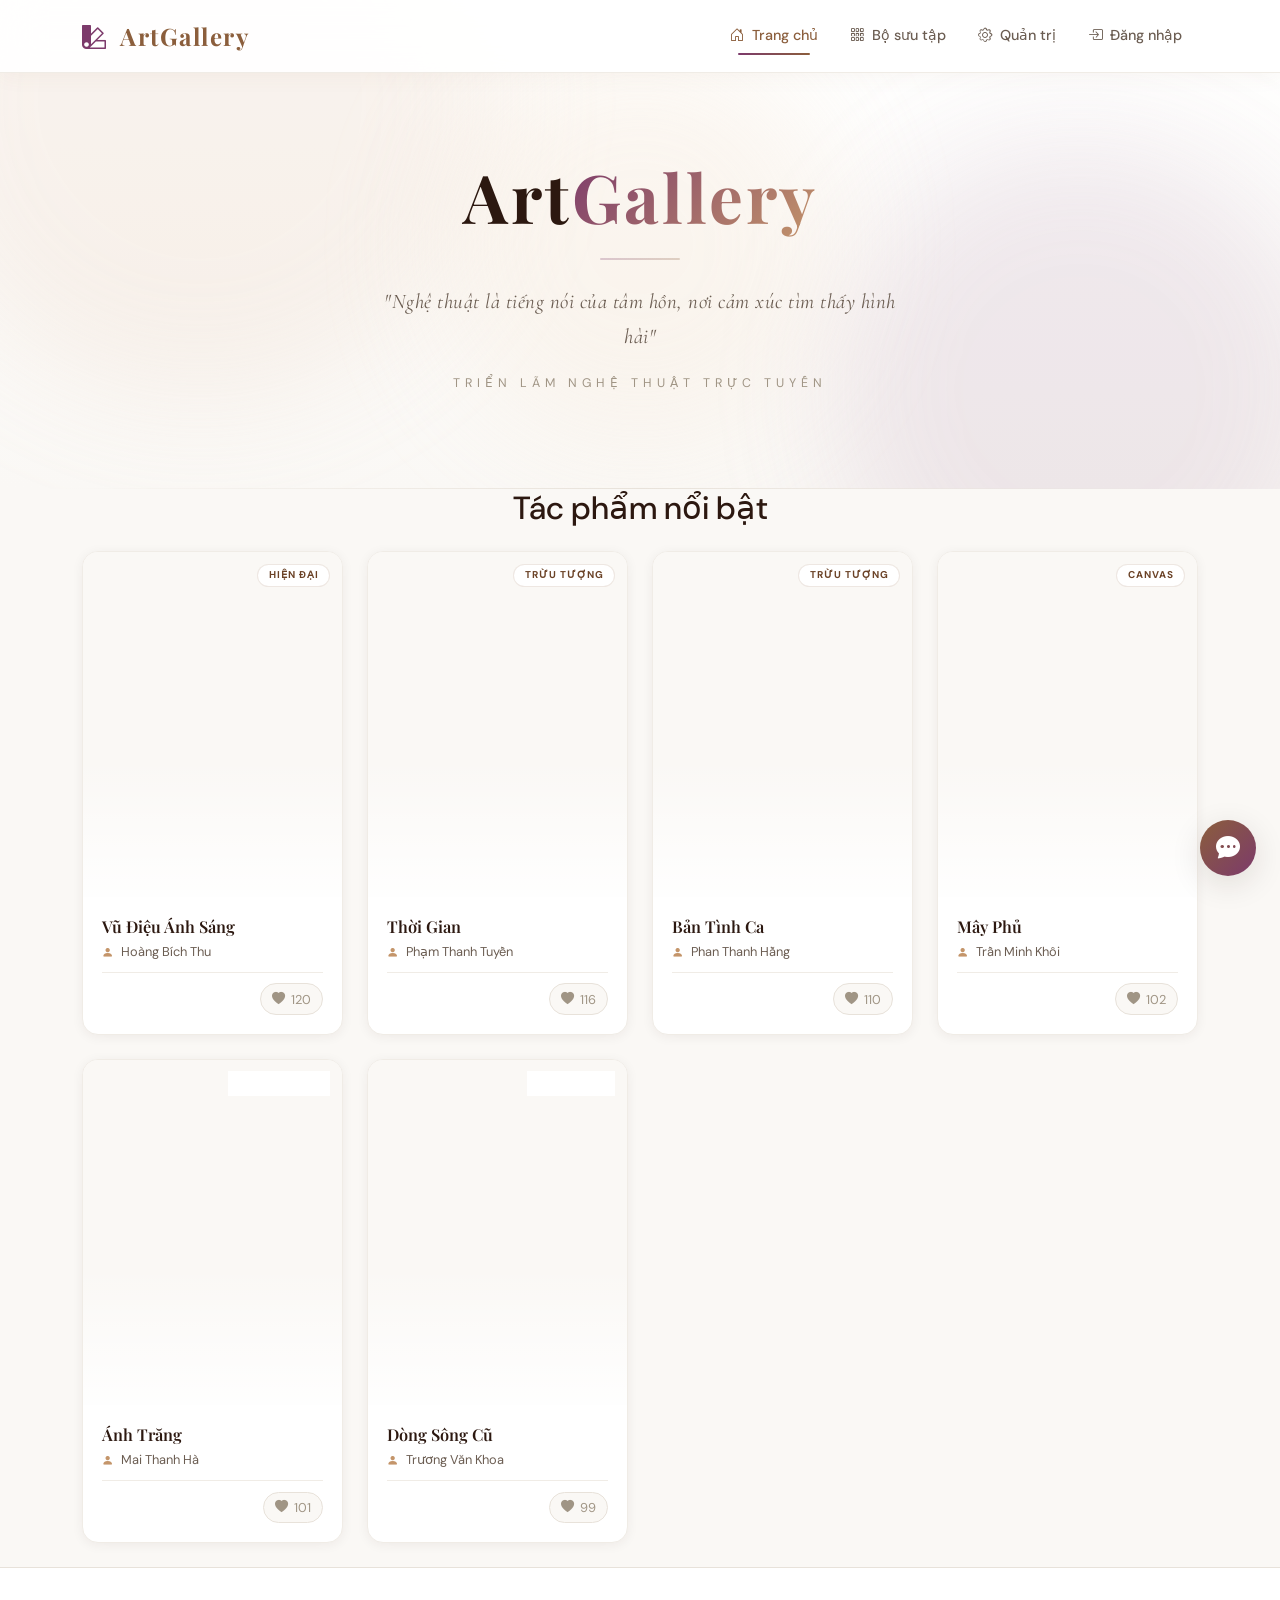
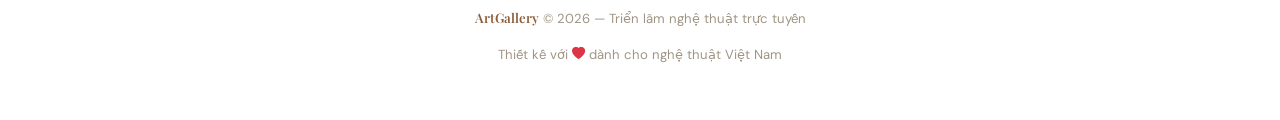
==== index.html @ a5ce6dc1 "update" ====
<!DOCTYPE html>
<html lang="vi">

<head>
    <meta charset="UTF-8">
    <meta name="viewport" content="width=device-width, initial-scale=1.0">
    <meta name="description"
        content="ArtGallery — Triển lãm nghệ thuật trực tuyến. Khám phá những tác phẩm nghệ thuật tuyệt đẹp từ các nghệ sĩ Việt Nam.">
    <title>ArtGallery — Triển Lãm Nghệ Thuật Trực Tuyến</title>

    <!-- Bootstrap 5 CSS -->
    <link href="https://cdn.jsdelivr.net/npm/bootstrap@5.3.3/dist/css/bootstrap.min.css" rel="stylesheet">
    <!-- Bootstrap Icons -->
    <link href="https://cdn.jsdelivr.net/npm/bootstrap-icons@1.11.3/font/bootstrap-icons.css" rel="stylesheet">
    <!-- Google Fonts -->
    <link rel="preconnect" href="https://fonts.googleapis.com">
    <link rel="preconnect" href="https://fonts.gstatic.com" crossorigin>
    <link
        href="https://fonts.googleapis.com/css2?family=Playfair+Display:ital,wght@0,400;0,500;0,600;0,700;1,400&family=DM+Sans:wght@300;400;500;600;700&family=Cormorant+Garamond:ital,wght@0,400;0,600;1,400&display=swap"
        rel="stylesheet">
    <!-- Custom CSS -->
    <link rel="stylesheet" href="css/style.css">
</head>

<body class="gallery-page">

    <!-- ═══ Navbar ═══ -->
    <nav class="navbar navbar-expand-lg gallery-navbar fixed-top" id="gallery-nav">
        <div class="container">
            <a class="navbar-brand" href="index.html">
                <i class="bi bi-palette2"></i> ArtGallery
            </a>
            <button class="navbar-toggler border-0" type="button" data-bs-toggle="collapse" data-bs-target="#navMenu" title="Toggle navigation menu">
                <span class="navbar-toggler-icon"></span>
            </button>
            <div class="collapse navbar-collapse" id="navMenu">
                <ul class="navbar-nav ms-auto">
                    <li class="nav-item">
                        <a class="nav-link active" href="index.html">
                            <i class="bi bi-house-door me-1"></i> Trang chủ
                        </a>
                    </li>
                    <li class="nav-item">
                        <a class="nav-link" href="#gallery-panel" onclick="showGalleryPanel()">
                            <i class="bi bi-grid-3x3-gap me-1"></i> Bộ sưu tập
                        </a>
                    </li>
                    <li class="nav-item">
                        <a class="nav-link" href="admin.html">
                            <i class="bi bi-gear me-1"></i> Quản trị
                        </a>
                    </li>
                    <li class="nav-item dropdown" id="user-menu">
                        <a class="nav-link dropdown-toggle" href="#" id="userDropdown" role="button" data-bs-toggle="dropdown" aria-expanded="false">
                            <i class="bi bi-person-circle me-1"></i>
                            <span id="user-display-name">User</span>
                        </a>
                        <ul class="dropdown-menu dropdown-menu-end" aria-labelledby="userDropdown">
                            <li><span class="dropdown-header" id="user-email-display">user@example.com</span></li>
                            <li><hr class="dropdown-divider"></li>
                            <li><a class="dropdown-item" href="#" onclick="logoutUser()"><i class="bi bi-box-arrow-right me-2"></i>Đăng xuất</a></li>
                        </ul>
                    </li>
                    <li class="nav-item" id="login-link">
                        <a class="nav-link" href="login.html">
                            <i class="bi bi-box-arrow-in-right me-1"></i> Đăng nhập
                        </a>
                    </li>
                </ul>
            </div>
        </div>
    </nav>

    <!-- ═══ Hero Section ═══ -->
    <section class="hero-section text-center">
        <!-- Animated Background Blobs -->
        <div class="hero-bg-blobs">
            <div class="blob blob-1"></div>
            <div class="blob blob-2"></div>
            <div class="blob blob-3"></div>
        </div>

        <div class="container position-relative z-1">
            <h1 class="hero-title">
                Art<span class="gold-accent">Gallery</span>
            </h1>
            <hr class="hero-divider">
            <p class="hero-tagline">
                "Nghệ thuật là tiếng nói của tâm hồn, nơi cảm xúc tìm thấy hình hài"
            </p>
            <p class="hero-subtitle">Triển lãm nghệ thuật trực tuyến</p>
        </div>
    </section>

    <!-- ═══ Featured Section ═══ -->
    <section class="featured-section">
        <div class="container">
            <div class="text-center mb-4">
                <h2 class="mb-4">Tác phẩm nổi bật</h2>
            </div>
            <div class="row" id="featured-grid"></div>
        </div>
    </section>

    <section class="gallery-section d-none" id="gallery-panel">
        <div class="container">
            <div class="d-flex flex-column flex-md-row justify-content-between align-items-start gap-3 mb-4">
                <div>
                    <p class="section-label">Bộ sưu tập</p>
                    <h2 class="mb-2">Khám phá mọi tác phẩm</h2>
                    <p class="text-muted gallery-intro">Tìm kiếm, lọc và chiêm ngưỡng bộ sưu tập nghệ thuật đa dạng từ nhiều phong cách.</p>
                </div>
                <div class="search-section flex-grow-1">
                    <div class="search-wrapper">
                        <i class="bi bi-search search-icon"></i>
                        <input type="text" class="search-input" id="search-input"
                            placeholder="Tìm kiếm theo tên tác phẩm, nghệ sĩ hoặc phong cách...">
                        <button class="search-clear" id="search-clear" title="Xóa tìm kiếm">
                            <i class="bi bi-x-lg"></i>
                        </button>
                    </div>
                    <div class="search-results-info" id="search-results-info"></div>
                </div>
            </div>

            <div class="filter-section mb-4">
                <p class="section-label">Lọc theo phong cách</p>
                <div id="filter-bar">
                    <button class="filter-btn active" data-style="all">Tất cả</button>
                    <button class="filter-btn" data-style="Sơn dầu">Sơn dầu</button>
                    <button class="filter-btn" data-style="Màu nước">Màu nước</button>
                    <button class="filter-btn" data-style="Trừu tượng">Trừu tượng</button>
                    <button class="filter-btn" data-style="Canvas">Canvas</button>
                    <button class="filter-btn" data-style="Hiện đại">Hiện đại</button>
                </div>
            </div>

            <div class="row" id="gallery-grid">
                <!-- Artworks will be rendered here by main.js -->
            </div>
        </div>
    </section>

    <!-- ═══ Error Banner ═══ -->
    <div class="container">
        <div class="error-banner" id="error-banner" role="alert">
            <i class="bi bi-exclamation-triangle-fill me-2"></i>
            <span>Đã xảy ra lỗi.</span>
        </div>
    </div>

    <!-- ═══ Loading Spinner ═══ -->
    <div class="gallery-loading" id="loading-spinner">
        <div class="spinner-border" role="status">
            <span class="visually-hidden">Đang tải...</span>
        </div>
        <p>Đang tải tác phẩm nghệ thuật...</p>
    </div>

    <!-- ═══ Footer ═══ -->
    <footer class="gallery-footer">
        <div class="container">
            <p>
                <span class="gold-text">ArtGallery</span> &copy; 2026 — Triển lãm nghệ thuật trực tuyến
            </p>
            <p class="mt-1">Thiết kế với <i class="bi bi-heart-fill text-danger"></i> dành cho nghệ thuật Việt Nam</p>
        </div>
    </footer>

    <!-- ═══ Artwork Detail Modal ═══ -->
    <div class="modal fade" id="artworkModal" tabindex="-1" aria-labelledby="artworkModalLabel" aria-hidden="true">
        <div class="modal-dialog modal-dialog-centered modal-lg">
            <div class="modal-content artwork-modal-content">
                <div class="modal-header border-0">
                    <button type="button" class="btn-close" data-bs-dismiss="modal" aria-label="Close"></button>
                </div>
                <div class="modal-body">
                    <div class="row">
                        <div class="col-md-6 text-center mb-4 mb-md-0">
                            <img src="" id="modal-img" class="img-fluid rounded shadow-sm" alt="Artwork">
                        </div>
                        <div class="col-md-6 d-flex flex-column justify-content-center">
                            <span class="style-badge position-static d-inline-block mb-2 modal-style-badge"
                                id="modal-style">Style</span>
                            <h3 class="modal-title mb-1" id="modal-title">Title</h3>
                            <p class="text-muted mb-3"><i class="bi bi-person-fill"></i> <span
                                    id="modal-artist">Artist</span></p>

                            <h6 class="text-uppercase text-gold mb-2 modal-story-label">
                                Tiểu sử tác giả</h6>
                            <p class="modal-story" id="modal-bio">Author biography goes here...</p>

                            <h6 class="text-uppercase text-gold mb-2 modal-story-label">
                                Cốt truyện</h6>
                            <p class="modal-story" id="modal-story">Story goes here...</p>

                            <div class="mt-auto pt-3 border-top d-flex justify-content-between align-items-center">
                                <span class="text-muted"><i class="bi bi-heart-fill text-danger me-1"></i> <span
                                        id="modal-likes">0</span> lượt thích</span>
                            </div>
                        </div>
                    </div>
                </div>
            </div>
        </div>
    </div>

    <!-- ═══ Chatbot Widget ═══ -->
    <div class="chatbot-widget" id="chatbot-widget">
        <button class="chatbot-toggler" id="chatbot-toggler" title="Open chat with ArtBot">
            <i class="bi bi-chat-dots-fill"></i>
        </button>
        <div class="chatbot-window" id="chatbot-window">
            <div class="chatbot-header">
                <h6><i class="bi bi-robot"></i> ArtBot</h6>
                <button class="chatbot-close" id="chatbot-close" title="Close chat"><i class="bi bi-x-lg"></i></button>
            </div>
            <div class="chatbot-body" id="chatbot-body">
                <div class="chat-msg bot-msg">Xin chào! Tôi là ArtBot. Tôi có thể giúp bạn tìm kiếm tác phẩm hay có câu
                    hỏi nào không?</div>
            </div>
            <div class="chatbot-footer">
                <input type="text" id="chatbot-input" placeholder="Nhập tin nhắn...">
                <button id="chatbot-send" title="Send message"><i class="bi bi-send-fill"></i></button>
            </div>
        </div>
    </div>

    <!-- ═══ Scripts ═══ -->
    <!-- Bootstrap 5 JS Bundle -->
    <script src="https://cdn.jsdelivr.net/npm/bootstrap@5.3.3/dist/js/bootstrap.bundle.min.js"></script>
    <!-- jQuery (ONLY for like button animation) -->
    <script src="https://code.jquery.com/jquery-3.7.1.min.js"></script>
    <!-- Auth Scripts -->
    <script src="js/auth.js"></script>
    <!-- App Scripts -->
    <script src="js/utils.js"></script>
    <script src="js/api.js"></script>
    <script src="js/main.js"></script>
    <!-- User Authentication UI -->
    <script>
        function updateUserUI() {
            const userMenu = document.getElementById('user-menu');
            const loginLink = document.getElementById('login-link');
            
            if (auth.isUserLoggedIn()) {
                const user = auth.getCurrentUser();
                document.getElementById('user-display-name').textContent = user.fullName || user.email;
                document.getElementById('user-email-display').textContent = user.email;
                userMenu.classList.add('show-user-menu');
                loginLink.classList.add('hide-login');
            } else {
                userMenu.classList.remove('show-user-menu');
                loginLink.classList.remove('hide-login');
            }
        }

        function logoutUser() {
            auth.logoutUser();
            location.reload();
        }

        // Update UI on page load
        window.addEventListener('load', updateUserUI);
    </script>
    <!-- User Menu CSS -->
    <style>
        #user-menu {
            display: none;
        }
        #user-menu.show-user-menu {
            display: block;
        }
        #login-link.hide-login {
            display: none;
        }
    </style>
</body>

</html>
---- css/style.css ----
/* ═══════════════════════════════════════════════
   ArtGallery — Elegant Light Theme
   Warm cream gallery + Clean admin dashboard
   ═══════════════════════════════════════════════ */

@import url('https://fonts.googleapis.com/css2?family=Playfair+Display:ital,wght@0,400;0,500;0,600;0,700;1,400&family=DM+Sans:wght@300;400;500;600;700&family=Cormorant+Garamond:ital,wght@0,400;0,500;0,600;1,400&display=swap');

:root {
    /* Gallery (Light Elegant) */
    --gallery-bg: #faf8f5;
    --gallery-surface: #ffffff;
    --gallery-card: #ffffff;
    --gallery-border: #e8e2da;
    --gallery-border-light: #f0ece6;
    --accent: #8b5e3c;
    --accent-light: #c4956a;
    --accent-dark: #6b4226;
    --accent-bg: rgba(139,94,60,0.06);
    --plum: #7c3a6b;
    --plum-light: #a85d94;
    --text-primary: #2c1810;
    --text-secondary: #6b5d52;
    --text-muted: #a09585;

    /* Admin */
    --admin-bg: #f0f2f5;
    --admin-surface: #ffffff;
    --admin-sidebar: #1e1b2e;
    --admin-sidebar-hover: #2d2945;
    --admin-accent: #7c3aed;
    --admin-accent-light: #a78bfa;
    --admin-text: #1e1b2e;
    --admin-text-muted: #6b7280;

    /* Shared */
    --danger: #dc2626;
    --success: #16a34a;
    --warning: #d97706;
    --transition: 0.3s cubic-bezier(0.4, 0, 0.2, 1);
    --radius: 16px;
    --shadow-sm: 0 1px 3px rgba(44,24,16,0.06);
    --shadow-md: 0 4px 16px rgba(44,24,16,0.08);
    --shadow-lg: 0 8px 32px rgba(44,24,16,0.12);
    --shadow-card: 0 2px 12px rgba(44,24,16,0.06);
}

*{margin:0;padding:0;box-sizing:border-box}

/* ═══ PUBLIC GALLERY ═══ */

body.gallery-page {
    background: var(--gallery-bg);
    color: var(--text-primary);
    font-family: 'DM Sans', sans-serif;
    overflow-x: hidden;
    min-height: 100vh;
}

/* ── Navbar ── */
.gallery-navbar {
    background: rgba(255,255,255,0.92) !important;
    -webkit-backdrop-filter: blur(20px) saturate(1.2);
    backdrop-filter: blur(20px) saturate(1.2);
    border-bottom: 1px solid var(--gallery-border-light);
    box-shadow: 0 4px 20px rgba(139,94,60,0.05);
    padding: .8rem 0;
    transition: var(--transition);
}
.gallery-navbar .navbar-brand {
    font-family: 'Playfair Display', serif;
    font-weight: 700; font-size: 1.5rem;
    color: var(--accent) !important;
    letter-spacing: 1.5px;
}
.gallery-navbar .navbar-brand i { color: var(--plum); margin-right: .4rem; }
.gallery-navbar .nav-link {
    color: var(--text-secondary) !important;
    font-weight: 500; padding: .5rem 1rem !important;
    transition: var(--transition); position: relative; font-size: .9rem;
}
.gallery-navbar .nav-link:hover,
.gallery-navbar .nav-link.active { color: var(--accent) !important; }
.gallery-navbar .nav-link::after {
    content:''; position:absolute; bottom:0; left:50%; width:0; height:2px;
    background: linear-gradient(90deg, var(--plum), var(--accent));
    transition: var(--transition); transform: translateX(-50%); border-radius: 2px;
}
.gallery-navbar .nav-link:hover::after,
.gallery-navbar .nav-link.active::after { width:60%; }

/* ── Hero ── */
.hero-section {
    position: relative; padding: 160px 0 80px; text-align: center; overflow: hidden;
    background: linear-gradient(180deg, #fff 0%, var(--gallery-bg) 100%);
}
.hero-bg-blobs {
    position: absolute; inset: 0; overflow: hidden; pointer-events: none; z-index: 0;
}
.hero-bg-blobs .blob {
    position: absolute; border-radius: 50%; filter: blur(60px);
    opacity: 0.6; animation: floatBlob 20s infinite alternate ease-in-out;
}
.hero-bg-blobs .blob-1 {
    width: 600px; height: 600px; background: rgba(230, 204, 185, 0.4);
    top: -200px; left: -100px; animation-delay: 0s;
}
.hero-bg-blobs .blob-2 {
    width: 500px; height: 500px; background: rgba(189, 161, 184, 0.35);
    bottom: -150px; right: -50px; animation-delay: -5s;
}
.hero-bg-blobs .blob-3 {
    width: 400px; height: 400px; background: rgba(245, 230, 211, 0.5);
    top: 50%; left: 50%; transform: translate(-50%, -50%); animation-delay: -10s;
}
@keyframes floatBlob {
    0% { transform: translate(0, 0) scale(1); }
    33% { transform: translate(30px, -50px) scale(1.1); }
    66% { transform: translate(-40px, 30px) scale(0.9); }
    100% { transform: translate(20px, 20px) scale(1); }
}
.hero-section::after {
    content:''; position:absolute; bottom:0; left:0; right:0; height:1px;
    background: linear-gradient(90deg, transparent 5%, var(--gallery-border) 50%, transparent 95%);
}
.hero-title {
    font-family: 'Playfair Display', serif; font-size: 4.2rem; font-weight: 700;
    color: var(--text-primary); margin-bottom: .5rem; letter-spacing: 3px;
    line-height: 1.1;
}
.hero-title .gold-accent {
    background: linear-gradient(135deg, var(--plum), var(--accent-light));
    -webkit-background-clip: text; -webkit-text-fill-color: transparent; background-clip: text;
}
.hero-divider {
    width: 80px; height: 2px; border: none; margin: 1.5rem auto;
    background: linear-gradient(90deg, var(--plum), var(--accent));
    border-radius: 2px;
}
.hero-tagline {
    font-family: 'Cormorant Garamond', serif; font-size: 1.3rem;
    color: var(--text-secondary); font-style: italic; letter-spacing: .5px;
    max-width: 520px; margin: 0 auto; line-height: 1.7;
}
.hero-subtitle {
    font-size: .78rem; color: var(--text-muted); margin-top: 1.2rem;
    letter-spacing: 5px; text-transform: uppercase;
}

/* ── Search Bar ── */
.search-section { padding: 1.5rem 0 0; }
.search-wrapper {
    position: relative; max-width: 500px; margin: 0 auto;
}
.search-wrapper i.search-icon {
    position: absolute; left: 18px; top: 50%; transform: translateY(-50%);
    color: var(--text-muted); font-size: 1rem; transition: var(--transition);
    pointer-events: none;
}
.search-wrapper .search-input {
    width: 100%; padding: 1rem 1.5rem 1rem 3.2rem;
    background: rgba(255,255,255,0.85);
    -webkit-backdrop-filter: blur(12px);
    backdrop-filter: blur(12px);
    border: 1.5px solid rgba(255,255,255,0.6);
    border-radius: 50px; color: var(--text-primary); font-family: 'DM Sans', sans-serif;
    font-size: .95rem; outline: none; transition: var(--transition);
    box-shadow: 0 8px 32px rgba(139,94,60,0.08);
}
.search-wrapper .search-input::placeholder { color: var(--text-muted); }
.search-wrapper .search-input:focus {
    background: #ffffff; border-color: var(--accent-light);
    box-shadow: 0 12px 40px rgba(139,94,60,0.15);
    transform: translateY(-2px);
}
.search-wrapper .search-input:focus ~ i.search-icon { color: var(--accent); }
.search-wrapper .search-clear {
    position: absolute; right: 14px; top: 50%; transform: translateY(-50%);
    background: none; border: none; color: var(--text-muted); font-size: .9rem;
    cursor: pointer; display: none; transition: var(--transition);
}


.search-wrapper .search-clear:hover { color: var(--accent); }
.search-results-info {
    text-align: center; margin-top: .7rem; font-size: .8rem;
    color: var(--text-muted); letter-spacing: .5px; min-height: 1.2em;
}
.search-results-info .highlight { color: var(--accent); font-weight: 600; }

/* ── Filter Bar ── */
.filter-section {
    padding: 1.2rem 0 1.5rem; border-bottom: 1px solid var(--gallery-border-light);
    margin-bottom: 1.5rem;
}
.filter-section .section-label {
    font-family: 'Playfair Display', serif; color: var(--accent);
    font-size: .72rem; letter-spacing: 4px; text-transform: uppercase; margin-bottom: .7rem;
}
.filter-btn {
    background: rgba(255,255,255,0.7);
    -webkit-backdrop-filter: blur(5px);
    backdrop-filter: blur(5px);
    border: 1.5px solid var(--gallery-border-light);
    color: var(--text-secondary); padding: .5rem 1.25rem; border-radius: 30px;
    font-family: 'DM Sans', sans-serif; font-size: .85rem; font-weight: 500;
    cursor: pointer; transition: all 0.3s cubic-bezier(0.25, 0.8, 0.25, 1);
    margin: .25rem; box-shadow: 0 2px 10px rgba(0,0,0,0.02);
}
.filter-btn:hover {
    border-color: var(--accent-light); color: var(--accent);
    background: #ffffff; box-shadow: 0 6px 20px rgba(139,94,60,0.1);
    transform: translateY(-2px);
}
.filter-btn.active {
    background: linear-gradient(135deg, var(--accent), var(--plum));
    border-color: transparent; color: #fff; font-weight: 600;
    box-shadow: 0 8px 24px rgba(139,94,60,0.3);
    transform: translateY(-2px);
}

/* ── Gallery Grid ── */
.gallery-section { padding: 1.5rem 0 4rem; }
.fade-transition { opacity: 0; transition: opacity .3s ease; }

/* ── Cards ── */
.artwork-card-wrapper {
    opacity: 0; transform: translateY(20px);
    transition: opacity .5s ease, transform .5s ease;
}
.artwork-card-wrapper.visible { opacity: 1; transform: translateY(0); }

.artwork-card {
    background: var(--gallery-card);
    border: 1px solid var(--gallery-border-light);
    border-radius: var(--radius); overflow: hidden;
    transition: transform var(--transition), box-shadow var(--transition), border-color var(--transition);
    box-shadow: var(--shadow-card);
}
.artwork-card:hover {
    transform: translateY(-8px);
    box-shadow: 0 12px 40px rgba(44,24,16,0.12);
    border-color: var(--accent-light);
}
.card-img-wrapper {
    position: relative; overflow: hidden; aspect-ratio: 3/4;
    background: var(--gallery-bg);
}
.card-img-wrapper img {
    width: 100%; height: 100%; object-fit: cover;
    transition: transform .6s cubic-bezier(.25,.46,.45,.94);
}
.artwork-card:hover .card-img-wrapper img { transform: scale(1.06); }
.card-img-overlay-gradient {
    position: absolute; bottom: 0; left: 0; right: 0; height: 40%;
    background: linear-gradient(to top, rgba(255,255,255,0.9) 0%, transparent 100%);
    pointer-events: none;
}
.style-badge {
    position: absolute; top: 12px; right: 12px;
    background: rgba(255,255,255,0.92);
    -webkit-backdrop-filter: blur(8px);
    color: var(--accent-dark); padding: .2rem .65rem; border-radius: 20px;
    font-size: .62rem; font-weight: 700; letter-spacing: 1px; text-transform: uppercase;
    backdrop-filter: blur(8px); z-index: 2;
    border: 1px solid rgba(139,94,60,0.15);
}
.artwork-card .card-body { padding: 1.1rem 1.2rem 1.2rem; }
.artwork-card .card-title {
    font-family: 'Playfair Display', serif; font-size: 1.02rem; font-weight: 600;
    color: var(--text-primary); margin-bottom: .35rem; line-height: 1.35;
}
.artwork-card .card-artist {
    font-size: .8rem; color: var(--text-secondary); margin-bottom: .65rem;
}
.artwork-card .card-artist i { color: var(--accent-light); margin-right: .25rem; font-size: .72rem; }
/* ── Modal ── */
.artwork-modal-content {
    border: none; border-radius: var(--radius); overflow: hidden;
    background: var(--gallery-surface);
}
.artwork-modal-content .modal-header { padding: 1.5rem 1.5rem 0; z-index: 10; position: relative; }
.artwork-modal-content .modal-body { padding: 1.5rem; }
.artwork-modal-content #modal-img { width: 100%; height: auto; max-height: 500px; object-fit: cover; }
.artwork-modal-content .modal-story {
    font-size: .95rem; line-height: 1.7; color: var(--text-secondary);
    max-height: 250px; overflow-y: auto; padding-right: 10px; font-style: italic;
}
.artwork-modal-content .modal-story::-webkit-scrollbar { width: 4px; }
.artwork-modal-content .modal-story::-webkit-scrollbar-track { background: var(--gallery-bg); }
.artwork-modal-content .modal-story::-webkit-scrollbar-thumb { background: var(--gallery-border); border-radius: 2px; }
.card-footer-info {
    display: flex; justify-content: flex-end; align-items: center;
    padding-top: .65rem; border-top: 1px solid var(--gallery-border-light);
}

/* ── Like Button ── */
.btn-like {
    background: var(--gallery-bg); border: 1.5px solid var(--gallery-border);
    color: var(--text-muted); padding: .3rem .7rem; border-radius: 20px;
    font-size: .8rem; cursor: pointer; transition: var(--transition);
    display: flex; align-items: center; gap: .35rem;
}
.btn-like:hover {
    border-color: #e11d48; color: #e11d48;
    background: rgba(225,29,72,0.05); box-shadow: 0 2px 8px rgba(225,29,72,0.1);
}
.btn-like .bi-heart-fill { font-size: .82rem; transition: transform .2s ease; }
.btn-like:hover .bi-heart-fill { transform: scale(1.25); }
.liked-pulse {
    border-color: #e11d48 !important; color: #e11d48 !important;
    animation: heartPulse .6s ease;
}
.liked-pulse .bi-heart-fill { color: #e11d48 !important; }
@keyframes heartPulse {
    0%{transform:scale(1)}25%{transform:scale(1.35)}50%{transform:scale(.9)}75%{transform:scale(1.15)}100%{transform:scale(1)}
}

/* ── Loading ── */
.gallery-loading {
    display: flex; flex-direction: column; align-items: center;
    justify-content: center; padding: 5rem 0; gap: 1rem;
}
.gallery-loading .spinner-border {
    width: 2.5rem; height: 2.5rem;
    border-color: var(--accent); border-right-color: transparent;
}
.gallery-loading p { color: var(--text-muted); font-size: .83rem; letter-spacing: 2px; }

/* ── Error ── */
.error-banner {
    display: none; background: rgba(220,38,38,0.06); border: 1px solid rgba(220,38,38,0.15);
    color: #b91c1c; border-radius: 12px; padding: 1rem 1.5rem; margin: 1rem 0;
    font-size: .88rem;
}

.text-gold { color: var(--accent) !important; }
.text-muted-light { color: var(--text-muted) !important; }

/* ── Footer ── */
.gallery-footer {
    background: var(--gallery-surface); border-top: 1px solid var(--gallery-border);
    padding: 2.5rem 0; text-align: center; color: var(--text-muted); font-size: .82rem;
}
.gallery-footer .gold-text {
    color: var(--accent); font-family: 'Playfair Display', serif; font-weight: 600;
}

/* ═══ ADMIN PANEL ═══ */

body.admin-page {
    background: var(--admin-bg); color: var(--admin-text);
    font-family: 'DM Sans', sans-serif; min-height: 100vh;
}
.admin-wrapper { display: flex; min-height: 100vh; }

.admin-sidebar {
    width: 260px; background: var(--admin-sidebar); color: #fff;
    position: fixed; top: 0; left: 0; height: 100vh; z-index: 1000;
    display: flex; flex-direction: column; transition: var(--transition); overflow-y: auto;
}
.sidebar-brand {
    padding: 1.5rem; border-bottom: 1px solid rgba(255,255,255,0.06);
    display: flex; align-items: center; gap: .75rem;
}
.sidebar-brand-icon {
    width: 40px; height: 40px;
    background: linear-gradient(135deg, var(--admin-accent), var(--admin-accent-light));
    border-radius: 10px; display: flex; align-items: center; justify-content: center;
    font-size: 1.2rem; color: #fff;
}
.sidebar-brand h5 { font-family:'Playfair Display',serif; margin:0; font-size:1.1rem; font-weight:700; }
.sidebar-brand small { font-size:.65rem; color:rgba(255,255,255,0.4); letter-spacing:1.5px; text-transform:uppercase; }
.sidebar-nav { padding: 1rem 0; flex: 1; }
.sidebar-nav-label {
    padding: .75rem 1.5rem .5rem; font-size: .65rem;
    color: rgba(255,255,255,0.3); letter-spacing: 2px; text-transform: uppercase;
}
.sidebar-nav-link {
    display: flex; align-items: center; gap: .75rem; padding: .7rem 1.5rem;
    color: rgba(255,255,255,0.6); text-decoration: none; font-size: .88rem;
    font-weight: 500; transition: var(--transition); border-left: 3px solid transparent;
}
.sidebar-nav-link:hover { background: var(--admin-sidebar-hover); color: #fff; border-left-color: var(--admin-accent-light); }
.sidebar-nav-link.active { background: rgba(124,58,237,0.15); color: #fff; border-left-color: var(--admin-accent); }
.sidebar-nav-link i { font-size: 1.1rem; width: 20px; text-align: center; }
.sidebar-footer {
    padding: 1rem 1.5rem; border-top: 1px solid rgba(255,255,255,0.06);
    font-size: .72rem; color: rgba(255,255,255,0.3);
}

.admin-main { margin-left: 260px; flex: 1; padding: 0; min-height: 100vh; }

.admin-header {
    -webkit-backdrop-filter: blur(10px);
    background: rgba(255,255,255,0.95);
    backdrop-filter: blur(10px);
    border-bottom: 1px solid #e5e7eb;
    padding: 1rem 2rem; display: flex; justify-content: space-between;
    align-items: center; position: sticky; top: 0; z-index: 100;
    box-shadow: 0 4px 15px rgba(0,0,0,0.02);
}
.admin-header h4 { margin:0; font-weight:700; font-size:1.25rem; }
.admin-header-actions { display:flex; align-items:center; gap:1rem; }

.admin-content { padding: 2rem; }

.stat-card {
    background: var(--admin-surface); border-radius: 14px; padding: 1.5rem;
    box-shadow: var(--shadow-sm); border: 1px solid #e5e7eb;
    transition: var(--transition); display: flex; align-items: center; gap: 1rem;
}
.stat-card:hover { box-shadow: var(--shadow-md); transform: translateY(-3px); }
.stat-icon {
    width: 52px; height: 52px; border-radius: 12px;
    display: flex; align-items: center; justify-content: center; font-size: 1.3rem;
}
.stat-icon.blue { background: rgba(124,58,237,0.08); color: #7c3aed; }
.stat-icon.green { background: rgba(22,163,74,0.08); color: #16a34a; }
.stat-icon.red { background: rgba(220,38,38,0.08); color: #dc2626; }
.stat-info h3 { font-size:1.75rem; font-weight:700; margin:0; }
.stat-info p { margin:0; color:var(--admin-text-muted); font-size:.83rem; }

.panel-card {
    background: var(--admin-surface); border-radius: 14px;
    box-shadow: var(--shadow-sm); border: 1px solid #e5e7eb; overflow: hidden;
}
.panel-card-header {
    padding: 1.2rem 1.5rem; border-bottom: 1px solid #e5e7eb;
    display: flex; justify-content: space-between; align-items: center;
}
.panel-card-header h5 { margin:0; font-weight:700; font-size:1rem; display:flex; align-items:center; gap:.5rem; }
.panel-card-body { padding: 1.5rem; }

.admin-table { width:100%; border-collapse:collapse; }
.admin-table thead th {
    background: #f9fafb; font-size: .72rem; font-weight: 600; color: var(--admin-text-muted);
    text-transform: uppercase; letter-spacing: .5px; padding: .85rem 1rem;
    border-bottom: 2px solid #e5e7eb; white-space: nowrap;
}
.admin-table tbody td {
    padding: .8rem 1rem; vertical-align: middle;
    border-bottom: 1px solid #f3f4f6; font-size: .88rem;
}
.admin-table tbody tr { transition: background var(--transition); }
.admin-table tbody tr:nth-child(even) { background: #fafbfc; }
.admin-table tbody tr:hover { background: #f0f0ff; }
.table-thumbnail {
    width: 48px; height: 48px; object-fit: cover; border-radius: 8px; border: 2px solid #e5e7eb;
}

.admin-form .form-label { font-size:.83rem; font-weight:600; margin-bottom:.3rem; }
.admin-form .form-control, .admin-form .form-select {
    border-radius: 10px; border: 1.5px solid #e5e7eb; padding: .6rem .9rem;
    font-size: .88rem; transition: var(--transition);
}
.admin-form .form-control:focus, .admin-form .form-select:focus {
    border-color: var(--admin-accent); box-shadow: 0 0 0 3px rgba(124,58,237,0.1);
}
.admin-form .form-check-input:checked { background-color: var(--admin-accent); border-color: var(--admin-accent); }

.inline-error {
    color: var(--danger); font-size: .76rem; margin-top: .3rem;
    display: flex; align-items: center; gap: .25rem;
}
.inline-error::before { content: '⚠'; font-size: .7rem; }
.is-invalid { border-color: var(--danger) !important; box-shadow: 0 0 0 3px rgba(220,38,38,0.08) !important; }

.admin-alert { animation: slideIn .3s ease; border-radius: 10px; font-size: .88rem; border: none; }
@keyframes slideIn { from{opacity:0;transform:translateY(-10px)} to{opacity:1;transform:translateY(0)} }

.fade-out { opacity:0; transform:translateX(20px); transition:opacity .3s ease, transform .3s ease; }

.table-loading { text-align:center; padding:3rem; }
.table-loading .spinner-border { width:2.5rem; height:2.5rem; color:var(--admin-accent); }

.approve-toggle { font-size:.76rem; padding:.3rem .6rem; border-radius:6px; transition:var(--transition); }

/* ═══ RESPONSIVE DESIGN ═══ */

/* Extra Large Devices (1400px+) */
@media(min-width:1400px){
    .container { max-width: 1320px; }
    .hero-section { padding: 180px 0 90px; }
    .hero-title { font-size: 4.8rem; letter-spacing: 4px; }
    .search-wrapper { max-width: 600px; }
}

/* Large Devices (1200px - 1399px) */
@media(max-width:1399.98px) and (min-width:1200px){
    .hero-section { padding: 160px 0 80px; }
    .hero-title { font-size: 4.2rem; }
}

/* Large Tablets & Small Desktops (992px - 1199px) */
@media(max-width:1199.98px){
    .hero-section { padding: 140px 0 70px; }
    .hero-title { font-size: 3.5rem; letter-spacing: 2.5px; }
    .hero-tagline { font-size: 1.2rem; }
    .artwork-card .card-title { font-size: .95rem; }
    .admin-header { padding: 1rem 1.5rem; }
    .admin-content { padding: 1.5rem; }
    .stat-card { padding: 1.2rem; }
}

/* Tablets & Medium Devices (768px - 991px) */
@media(max-width:991.98px){
    /* Admin Layout */
    .admin-sidebar{
        transform:translateX(-100%);
        width: 240px;
        z-index: 1001;
    }
    .admin-sidebar.show{
        transform:translateX(0);
        box-shadow: 4px 0 30px rgba(0,0,0,0.15);
    }
    .admin-sidebar-overlay { display: none; }
    .admin-sidebar.show ~ .sidebar-overlay {
        display: block !important;
    }
    .admin-main{
        margin-left:0;
    }
    .sidebar-toggle{
        display:inline-flex !important;
    }
    
    /* Gallery Hero */
    .hero-title{font-size:2.8rem; letter-spacing: 2px;}
    .hero-tagline { font-size: 1.05rem; }
    .hero-section { padding: 120px 0 60px; }
    
    /* Navbar */
    .gallery-navbar .navbar-collapse {
        background: rgba(255, 255, 255, 0.98);
        padding: 1rem;
        border-radius: var(--radius);
        box-shadow: var(--shadow-md);
        margin-top: 1rem;
    }
    .gallery-navbar .nav-link {
        padding: .6rem 0.75rem !important;
        font-size: .85rem;
    }
    
    /* Filter Bar */
    .filter-section { padding: 1rem 0; }
    
    /* Cards */
    .artwork-card .card-title { font-size: .9rem; }
    .card-img-wrapper { aspect-ratio: 2/3; }
    
    /* Admin */
    .admin-header { padding: 0.75rem 1rem; }
    .admin-header h4 { font-size: 1.1rem; }
    .admin-content { padding: 1.25rem; }
    
    /* Stats */
    .stat-card { 
        padding: 1rem;
        flex-direction: column;
        text-align: center;
    }
    .stat-icon {
        width: 48px;
        height: 48px;
        font-size: 1.1rem;
    }
    .stat-info h3 { font-size: 1.5rem; }
    
    /* Table */
    .admin-table thead th {
        font-size: .65rem;
        padding: .6rem .5rem;
    }
    .admin-table tbody td {
        padding: .6rem .5rem;
        font-size: .8rem;
    }
    .table-thumbnail { width: 40px; height: 40px; }
    
    /* Forms */
    .admin-form .form-label { font-size: .75rem; }
    .admin-form .form-control, .admin-form .form-select {
        padding: .5rem .75rem;
        font-size: .8rem;
    }
    
    /* Chat */
    .chatbot-window {
        width: calc(100vw - 48px);
        bottom: 90px;
        right: 24px;
    }
}

/* Small Tablets (600px - 767px) */
@media(max-width:767.98px){
    /* Hero */
    .hero-title{font-size:2.4rem; letter-spacing: 1.5px;}
    .hero-tagline{font-size:1.1rem; max-width: 90%;}
    .hero-section { padding: 100px 0 50px; margin-top: 10px; }
    .hero-bg-blobs .blob { transform: scale(0.75); }
    
    /* Navbar */
    .gallery-navbar { padding: .6rem 0; }
    .gallery-navbar .navbar-brand { font-size: 1.3rem; }
    .gallery-navbar .nav-link { 
        padding: .5rem 0.6rem !important;
        font-size: .8rem;
    }
    
    /* Search */
    .search-section { padding: 1rem 0; }
    .search-wrapper { margin: 0 .5rem; max-width: 90%; }
    .search-wrapper .search-input { 
        padding: .85rem 1.4rem 0.85rem 2.8rem;
        font-size: .9rem;
    }
    
    /* Filter */
    .filter-section { padding: .8rem 0 1rem; }
    .section-label { font-size: .65rem; }
    #filter-bar {
        display: flex;
        overflow-x: auto;
        padding-bottom: 8px;
        justify-content: flex-start;
        gap: .3rem;
    }
    #filter-bar::-webkit-scrollbar { 
        height: 6px;
    }
    #filter-bar::-webkit-scrollbar-track {
        background: transparent;
    }
    #filter-bar::-webkit-scrollbar-thumb {
        background: var(--gallery-border);
        border-radius: 3px;
    }
    #filter-bar::-webkit-scrollbar-thumb:hover {
        background: var(--accent-light);
    }
    .filter-btn { 
        white-space: nowrap;
        flex-shrink: 0;
        padding: .4rem .9rem;
        font-size: .75rem;
    }
    
    /* Gallery Cards */
    .artwork-card { border-radius: 12px; }
    .artwork-card .card-body { padding: .9rem 1rem; }
    .artwork-card .card-title { font-size: .85rem; }
    .artwork-card .card-artist { font-size: .75rem; }
    .card-img-wrapper { aspect-ratio: 3/4; }
    .style-badge { 
        font-size: .55rem;
        padding: .15rem .5rem;
        top: 8px;
        right: 8px;
    }
    
    /* Modal */
    .artwork-modal-content #modal-img { max-height: 400px; }
    .artwork-modal-content .modal-story { font-size: .9rem; }
    
    /* Button */
    .btn-like {
        padding: .25rem .6rem;
        font-size: .75rem;
    }
    
    /* Admin */
    .admin-sidebar { width: 220px; }
    .sidebar-brand { padding: 1.2rem; }
    .sidebar-brand-icon { width: 36px; height: 36px; font-size: 1rem; }
    .sidebar-brand h5 { font-size: 1rem; }
    .sidebar-brand small { font-size: .6rem; }
    .sidebar-nav-link {
        padding: .6rem 1.2rem;
        font-size: .8rem;
        gap: .6rem;
    }
    .sidebar-nav-link i { font-size: 1rem; width: 18px; }
    
    .admin-header {
        padding: 0.65rem .8rem;
        flex-wrap: wrap;
        gap: .5rem;
    }
    .admin-header h4 { font-size: 1rem; }
    .admin-header-actions { gap: 0.5rem; }
    .admin-header-actions .btn {
        font-size: .75rem;
        padding: .35rem .6rem;
    }
    
    .admin-content { padding: 1rem; }
    
    .stat-card {
        padding: .9rem;
        border-radius: 12px;
        gap: .8rem;
        flex-direction: row;
    }
    .stat-icon {
        width: 44px;
        height: 44px;
        font-size: 1rem;
        flex-shrink: 0;
    }
    .stat-info h3 { font-size: 1.4rem; }
    .stat-info p { font-size: .75rem; }
    
    .panel-card { border-radius: 12px; }
    .panel-card-header { padding: 1rem; }
    .panel-card-header h5 { font-size: .95rem; }
    .panel-card-body { padding: 1rem; }
    
    .admin-table { font-size: .75rem; }
    .admin-table thead th {
        font-size: .6rem;
        padding: .5rem .4rem;
    }
    .admin-table tbody td {
        padding: .5rem .4rem;
        font-size: .75rem;
    }
    .table-thumbnail { width: 36px; height: 36px; }
    
    .admin-form .form-label { font-size: .7rem; margin-bottom: .25rem; }
    .admin-form .form-control, .admin-form .form-select {
        padding: .45rem .65rem;
        font-size: .75rem;
        border-radius: 8px;
    }
    
    .inline-error { font-size: .7rem; }
    
    /* Chat */
    .chatbot-widget { bottom: 16px; right: 16px; }
    .chatbot-toggler { width: 50px; height: 50px; font-size: 1.3rem; }
    .chatbot-window {
        width: calc(100vw - 40px);
        bottom: 70px;
        right: 20px;
        border-radius: 14px;
    }
    .chatbot-body { height: 250px; padding: .8rem; }
    .chatbot-header h6 { font-size: .95rem; }
    .chat-msg { font-size: .8rem; padding: .5rem .8rem; }
}

/* Mobile Devices (480px - 599px) */
@media(max-width:599.98px){
    /* Layout & Spacing */
    body { font-size: 14px; }
    .container { padding-left: .75rem; padding-right: .75rem; }
    
    /* Hero */
    .hero-title{
        font-size:2rem; 
        letter-spacing: 1px;
        margin-bottom: .3rem;
    }
    .hero-tagline{
        font-size:.95rem;
        max-width: 100%;
    }
    .hero-section { 
        padding: 80px 0 40px;
        margin-top: 15px;
    }
    .hero-divider { width: 60px; margin: 1rem auto; }
    .hero-subtitle { font-size: .7rem; letter-spacing: 3px; }
    .hero-bg-blobs .blob { transform: scale(0.5); }
    .hero-bg-blobs .blob-1 { width: 300px; height: 300px; }
    .hero-bg-blobs .blob-2 { width: 250px; height: 250px; }
    .hero-bg-blobs .blob-3 { width: 200px; height: 200px; }
    
    /* Navbar */
    .gallery-navbar { padding: .5rem 0; }
    .gallery-navbar .navbar-brand { 
        font-size: 1.1rem;
        letter-spacing: 0.5px;
    }
    .gallery-navbar .navbar-brand i { margin-right: .25rem; }
    .gallery-navbar .nav-link { 
        padding: .45rem 0.5rem !important;
        font-size: .75rem;
    }
    .gallery-navbar .nav-link i { font-size: .8rem; margin-right: .15rem; }
    
    /* Search */
    .search-section { padding: .8rem 0; }
    .search-wrapper { 
        margin: 0 .4rem;
        max-width: 100%;
    }
    .search-wrapper i.search-icon { left: 14px; font-size: .9rem; }
    .search-wrapper .search-input { 
        padding: .75rem 1.2rem 0.75rem 2.5rem;
        font-size: .85rem;
        border-radius: 40px;
    }
    .search-wrapper .search-clear { right: 12px; font-size: .8rem; }
    .search-results-info { font-size: .7rem; }
    
    /* Filter */
    .filter-section { 
        padding: .6rem 0 .8rem;
        border-bottom-width: 1px;
        margin-bottom: 1rem;
    }
    .section-label { 
        font-size: .6rem;
        letter-spacing: 2px;
        margin-bottom: .5rem;
    }
    #filter-bar {
        gap: .2rem;
        padding-bottom: 6px;
    }
    .filter-btn { 
        padding: .35rem .75rem;
        font-size: .7rem;
        border-radius: 25px;
        margin: 0;
    }
    .filter-btn.active { 
        font-weight: 600;
        box-shadow: 0 4px 16px rgba(139,94,60,0.2);
    }
    
    /* Gallery Grid - 2 columns on mobile */
    .gallery-section { padding: 1rem 0 2rem; }
    
    /* Gallery Cards */
    .artwork-card { 
        border-radius: 10px;
        border-width: 1px;
    }
    .artwork-card .card-body { 
        padding: .75rem .85rem;
    }
    .artwork-card .card-title { 
        font-size: .8rem;
        margin-bottom: .25rem;
        line-height: 1.3;
    }
    .artwork-card .card-artist { 
        font-size: .7rem;
        margin-bottom: .5rem;
    }
    .card-img-wrapper { aspect-ratio: 2.5/3.5; }
    .style-badge { 
        font-size: .5rem;
        padding: .1rem .4rem;
        top: 6px;
        right: 6px;
        border-radius: 15px;
    }
    
    .card-footer-info { 
        padding-top: .5rem;
        border-top-width: 1px;
    }
    
    .btn-like {
        padding: .2rem .5rem;
        font-size: .7rem;
        gap: .25rem;
        min-height: 28px;
    }
    .btn-like .bi-heart-fill { font-size: .75rem; }
    
    /* Modal */
    .artwork-modal-content { border-radius: 12px; }
    .artwork-modal-content .modal-header { padding: 1.2rem 1.2rem 0; }
    .artwork-modal-content .modal-body { padding: 1.2rem; }
    .artwork-modal-content #modal-img { max-height: 300px; }
    .artwork-modal-content .modal-story { 
        font-size: .85rem;
        max-height: 200px;
    }
    
    /* Admin */
    .admin-wrapper { flex-direction: column; }
    .admin-sidebar { 
        width: 200px;
        padding-bottom: 1rem;
    }
    .sidebar-brand { 
        padding: 1rem;
        gap: .6rem;
    }
    .sidebar-brand-icon { 
        width: 32px;
        height: 32px;
        font-size: .9rem;
    }
    .sidebar-brand h5 { font-size: .95rem; }
    .sidebar-brand small { font-size: .55rem; }
    .sidebar-nav-label { 
        padding: .6rem 1rem .4rem;
        font-size: .6rem;
    }
    .sidebar-nav-link {
        padding: .5rem 1rem;
        font-size: .75rem;
        gap: .5rem;
    }
    .sidebar-nav-link i { 
        font-size: .95rem;
        width: 16px;
    }
    .sidebar-footer {
        padding: .8rem 1rem;
        font-size: .65rem;
    }
    
    .admin-main { margin-left: 0; }
    
    .admin-header {
        padding: 0.6rem .7rem;
        gap: .3rem;
        position: sticky;
        top: 0;
    }
    .admin-header h4 {
        font-size: .95rem;
        margin: 0;
    }
    .admin-header h4 i { font-size: .9rem; margin-right: .3rem; }
    .admin-header-actions { 
        gap: .3rem;
        margin-left: auto;
    }
    .admin-header-actions .btn {
        font-size: .7rem;
        padding: .3rem .5rem;
        border-radius: 6px;
        white-space: nowrap;
    }
    
    .admin-content { 
        padding: .8rem;
        max-width: 100%;
    }
    
    .row.g-3 { gap: 0.5rem !important; }
    .col-6 { flex: 0 0 50%; }
    
    .stat-card {
        padding: .8rem;
        border-radius: 10px;
        gap: .6rem;
    }
    .stat-icon {
        width: 40px;
        height: 40px;
        font-size: .95rem;
        min-width: 40px;
    }
    .stat-info h3 { font-size: 1.3rem; }
    .stat-info p { font-size: .7rem; }
    
    .panel-card { border-radius: 10px; }
    .panel-card-header { 
        padding: .85rem;
        flex-direction: column;
        align-items: flex-start;
        gap: .5rem;
    }
    .panel-card-header h5 { 
        font-size: .9rem;
        margin: 0;
    }
    .panel-card-body { padding: .85rem; }
    
    .admin-table {
        font-size: .7rem;
        word-break: break-word;
    }
    .admin-table thead th {
        font-size: .55rem;
        padding: .4rem .35rem;
        white-space: normal;
    }
    .admin-table tbody td {
        padding: .4rem .35rem;
        font-size: .7rem;
    }
    .table-thumbnail { width: 32px; height: 32px; }
    
    .admin-form .form-label { 
        font-size: .65rem;
        margin-bottom: .2rem;
        font-weight: 600;
    }
    .admin-form .form-control, 
    .admin-form .form-select {
        padding: .4rem .55rem;
        font-size: .7rem;
        border-radius: 6px;
        height: auto;
        min-height: 32px;
    }
    .admin-form .form-check-input {
        width: 1rem;
        height: 1rem;
    }
    
    .inline-error { 
        font-size: .65rem;
        gap: .2rem;
    }
    
    .approve-toggle {
        font-size: .7rem;
        padding: .25rem .5rem;
    }
    
    .admin-alert { font-size: .8rem; }
    
    /* Chat */
    .chatbot-widget { bottom: 12px; right: 12px; }
    .chatbot-toggler { 
        width: 48px;
        height: 48px;
        font-size: 1.2rem;
    }
    .chatbot-window {
        width: calc(100vw - 28px);
        bottom: 65px;
        right: 14px;
        max-height: 60vh;
    }
    .chatbot-header {
        padding: .8rem 1rem;
    }
    .chatbot-header h6 { 
        font-size: .9rem;
        margin: 0;
    }
    .chatbot-body { 
        height: 200px;
        padding: .7rem;
        gap: .6rem;
    }
    .chat-msg { 
        font-size: .75rem;
        padding: .4rem .7rem;
        max-width: 85%;
    }
    .chatbot-footer {
        padding: .6rem;
        gap: .4rem;
    }
    .chatbot-footer input {
        padding: .4rem .7rem;
        font-size: .75rem;
    }
    .chatbot-footer button {
        width: 32px;
        height: 32px;
        font-size: .9rem;
    }
    
    /* Alerts */
    #admin-alerts { 
        width: calc(100vw - 32px) !important;
        left: 16px !important;
        right: auto !important;
    }
    
    /* Buttons */
    .btn-sm {
        padding: .3rem .5rem !important;
        font-size: .7rem !important;
    }
    
    /* Tables - Horizontal Scroll */
    .table-responsive { 
        overflow-x: auto;
    }
}

/* Small Mobile (< 480px) */
@media(max-width:479.98px){
    /* Base */
    html { font-size: 13px; }
    .container { padding-left: .5rem; padding-right: .5rem; }
    
    /* Hero */
    .hero-title{
        font-size:1.7rem; 
        letter-spacing: .5px;
    }
    .hero-tagline{
        font-size:.85rem;
    }
    .hero-section { 
        padding: 70px 0 35px;
        margin-top: 20px;
    }
    .hero-bg-blobs .blob { transform: scale(0.35); }
    
    /* Gallery */
    .gallery-navbar .navbar-brand { font-size: 1rem; }
    .artwork-card .card-body { padding: .65rem .75rem; }
    .artwork-card .card-title { font-size: .75rem; }
    
    /* Admin */
    .sidebar-brand { padding: .9rem; }
    .admin-content { padding: .6rem; }
    .row.g-3 { gap: 0.3rem !important; }
}

body.gallery-page::-webkit-scrollbar{width:6px}
body.gallery-page::-webkit-scrollbar-track{background:var(--gallery-bg)}
body.gallery-page::-webkit-scrollbar-thumb{background:var(--gallery-border);border-radius:3px}
body.gallery-page::-webkit-scrollbar-thumb:hover{background:var(--accent-light)}

.sidebar-toggle{display:none;background:var(--admin-sidebar);border:none;color:#fff;padding:.5rem .75rem;border-radius:8px;font-size:1.2rem;cursor:pointer}
.sidebar-overlay{display:none;position:fixed;inset:0;background:rgba(0,0,0,0.4);z-index:999}
.sidebar-overlay.show{display:block}

/* ═══ CHATBOT WIDGET ═══ */
.chatbot-widget {
    position: fixed; bottom: 24px; right: 24px; z-index: 1050;
    font-family: 'DM Sans', sans-serif;
}
.chatbot-toggler {
    width: 56px; height: 56px; border-radius: 50%;
    background: linear-gradient(135deg, var(--accent), var(--plum));
    color: #fff; border: none; font-size: 1.5rem;
    box-shadow: var(--shadow-lg); cursor: pointer;
    transition: transform var(--transition), box-shadow var(--transition);
    display: flex; align-items: center; justify-content: center;
}
.chatbot-toggler:hover {
    transform: scale(1.08); box-shadow: 0 12px 24px rgba(124,58,107,0.3);
}
.chatbot-window {
    position: absolute; bottom: 75px; right: 0;
    width: 320px; background: var(--gallery-surface);
    border-radius: var(--radius); box-shadow: var(--shadow-lg);
    border: 1px solid var(--gallery-border-light);
    overflow: hidden; opacity: 0; transform: translateY(20px);
    pointer-events: none; transition: opacity 0.3s ease, transform 0.3s ease;
    display: flex; flex-direction: column;
}
.chatbot-widget.open .chatbot-window {
    opacity: 1; transform: translateY(0); pointer-events: all;
}
.chatbot-header {
    background: linear-gradient(135deg, var(--accent), var(--plum));
    color: #fff; padding: 1rem 1.2rem;
    display: flex; justify-content: space-between; align-items: center;
}
.chatbot-header h6 { margin: 0; font-weight: 600; font-size: 1rem; }
.chatbot-close {
    background: none; border: none; color: #fff; opacity: 0.8;
    cursor: pointer; transition: opacity 0.2s; font-size: 1.1rem;
}
.chatbot-close:hover { opacity: 1; }
.chatbot-body {
    height: 300px; padding: 1rem; overflow-y: auto;
    background: var(--gallery-bg); display: flex; flex-direction: column; gap: 0.8rem;
}
.chat-msg {
    max-width: 80%; padding: 0.6rem 0.9rem; border-radius: 14px;
    font-size: 0.85rem; line-height: 1.4; word-wrap: break-word;
}
.bot-msg {
    background: #fff; border: 1px solid var(--gallery-border);
    align-self: flex-start; border-bottom-left-radius: 4px;
}
.user-msg {
    background: var(--accent); color: #fff;
    align-self: flex-end; border-bottom-right-radius: 4px;
}
.chatbot-footer {
    padding: 0.8rem; background: #fff; border-top: 1px solid var(--gallery-border-light);
    display: flex; gap: 0.5rem;
}
.chatbot-footer input {
    flex: 1; padding: 0.5rem 0.8rem; border: 1px solid var(--gallery-border);
    border-radius: 20px; font-size: 0.85rem; outline: none; transition: var(--transition);
}
.chatbot-footer input:focus { border-color: var(--accent-light); }
.chatbot-footer button {
    background: var(--accent); color: #fff; border: none;
    width: 36px; height: 36px; border-radius: 50%; display: flex;
    align-items: center; justify-content: center; cursor: pointer;
    transition: background 0.2s;
}
.chatbot-footer button:hover { background: var(--plum); }

/* ═══ ADDITIONAL CLASSES ═══ */

/* Admin Alerts Container */
.admin-alerts-container {
    position: fixed;
    top: 70px;
    right: 20px;
    z-index: 9999;
    width: 380px;
}

/* Modal Style Badge */
.modal-style-badge {
    width: fit-content;
}

/* Modal Story Label */
.modal-story-label {
    letter-spacing: 2px;
    font-size: 0.8rem;
}

/* Stat Icon Warning */
.stat-icon.warning {
    background: rgba(217, 119, 6, 0.08);
    color: #d97706;
}

/* Button Cancel Edit Hidden */
.btn-cancel-edit-hidden {
    display: none;
}

/* Table Container Hidden */
.table-container-hidden {
    display: none;
}
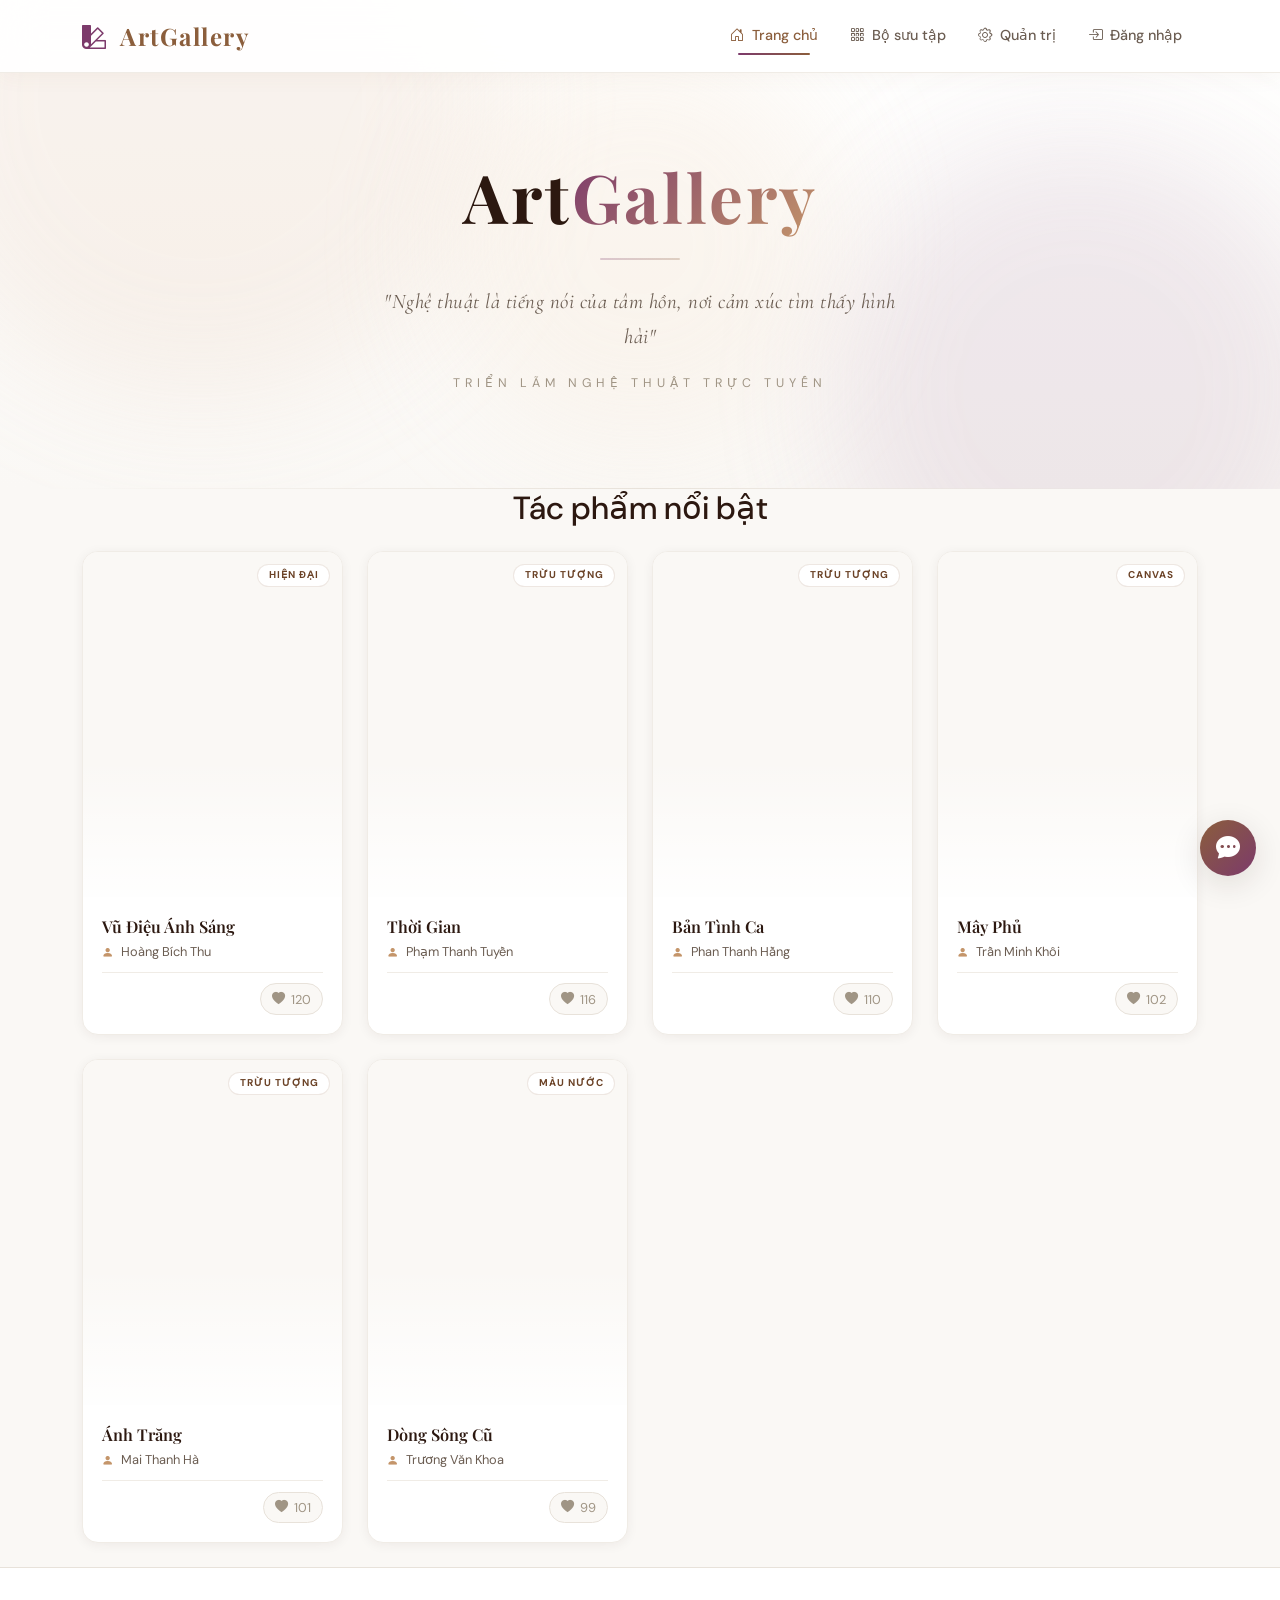
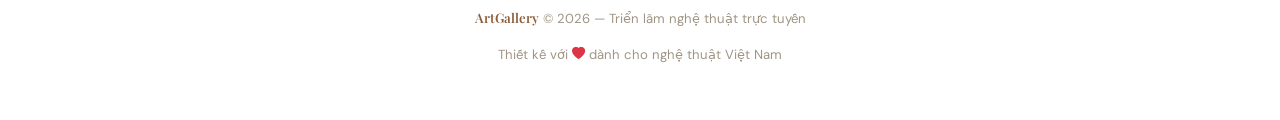
==== commit ad1cb074: "update" ====
--- a/index.html
+++ b/index.html
@@ -45,9 +45,14 @@
                             <i class="bi bi-grid-3x3-gap me-1"></i> Bộ sưu tập
                         </a>
                     </li>
-                    <li class="nav-item">
+                    <li class="nav-item" id="admin-link">
                         <a class="nav-link" href="admin.html">
                             <i class="bi bi-gear me-1"></i> Quản trị
+                        </a>
+                    </li>
+                    <li class="nav-item d-none" id="submit-link">
+                        <a class="nav-link" href="#" onclick="activateTab('submit'); return false;">
+                            <i class="bi bi-upload me-1"></i> Gửi bài viết
                         </a>
                     </li>
                     <li class="nav-item dropdown" id="user-menu">
@@ -99,6 +104,50 @@
                 <h2 class="mb-4">Tác phẩm nổi bật</h2>
             </div>
             <div class="row" id="featured-grid"></div>
+        </div>
+    </section>
+
+    <section class="submit-section d-none" id="user-submit-section">
+        <div class="container">
+            <div class="text-center mb-4">
+                <p class="section-label">Thêm bài viết</p>
+                <h2 class="mb-3">Gửi tác phẩm mới cho admin duyệt</h2>
+                <p class="text-muted" id="submit-instruction">Bạn có thể gửi bài viết mới. Bài viết sẽ chờ admin duyệt trước khi hiển thị trên trang.</p>
+            </div>
+            <div class="row justify-content-center">
+                <div class="col-lg-8">
+                    <form id="user-artwork-form" class="artwork-submit-form">
+                        <div class="row g-3">
+                            <div class="col-md-6">
+                                <label for="submit-title" class="form-label">Tiêu đề tác phẩm</label>
+                                <input type="text" class="form-control" id="submit-title" placeholder="Nhập tiêu đề" required>
+                            </div>
+                            <div class="col-md-6">
+                                <label for="submit-artist" class="form-label">Tên nghệ sĩ</label>
+                                <input type="text" class="form-control" id="submit-artist" placeholder="Tên nghệ sĩ" required>
+                            </div>
+                            <div class="col-md-6">
+                                <label for="submit-style" class="form-label">Phong cách</label>
+                                <input type="text" class="form-control" id="submit-style" placeholder="Ví dụ: Sơn dầu, Màu nước" required>
+                            </div>
+                            <div class="col-md-6">
+                                <label for="submit-imageUrl" class="form-label">URL ảnh</label>
+                                <input type="url" class="form-control" id="submit-imageUrl" placeholder="https://example.com/art.jpg" required>
+                            </div>
+                            <div class="col-12">
+                                <label for="submit-story" class="form-label">Mô tả / Câu chuyện</label>
+                                <textarea class="form-control" id="submit-story" rows="4" placeholder="Mô tả cảm hứng, ý nghĩa tác phẩm" required></textarea>
+                            </div>
+                            <div class="col-12 text-end">
+                                <button type="submit" class="btn btn-gold">Gửi bài viết</button>
+                            </div>
+                            <div class="col-12">
+                                <div id="submit-feedback" class="text-center mt-3"></div>
+                            </div>
+                        </div>
+                    </form>
+                </div>
+            </div>
         </div>
     </section>
 
@@ -242,16 +291,54 @@
         function updateUserUI() {
             const userMenu = document.getElementById('user-menu');
             const loginLink = document.getElementById('login-link');
-            
+            const adminLink = document.getElementById('admin-link');
+            const submitLink = document.getElementById('submit-link');
+            const submitSection = document.getElementById('user-submit-section');
+            const submitFeedback = document.getElementById('submit-feedback');
+
             if (auth.isUserLoggedIn()) {
                 const user = auth.getCurrentUser();
                 document.getElementById('user-display-name').textContent = user.fullName || user.email;
                 document.getElementById('user-email-display').textContent = user.email;
                 userMenu.classList.add('show-user-menu');
                 loginLink.classList.add('hide-login');
+                if (adminLink) {
+                    adminLink.classList.add('hide-admin');
+                }
+                if (submitLink) {
+                    submitLink.classList.remove('d-none');
+                }
+                if (submitSection) {
+                    submitSection.classList.add('d-none');
+                }
+                activateTab('gallery');
             } else {
                 userMenu.classList.remove('show-user-menu');
                 loginLink.classList.remove('hide-login');
+                if (adminLink) {
+                    adminLink.classList.remove('hide-admin');
+                }
+                if (submitLink) {
+                    submitLink.classList.add('d-none');
+                }
+                if (submitSection) {
+                    submitSection.classList.add('d-none');
+                }
+                if (submitFeedback) {
+                    submitFeedback.textContent = '';
+                }
+            }
+        }
+
+        function activateTab(tab) {
+            var gallerySection = document.getElementById('gallery-panel');
+            var submitSection = document.getElementById('user-submit-section');
+
+            if (gallerySection) {
+                gallerySection.classList.toggle('d-none', tab !== 'gallery');
+            }
+            if (submitSection) {
+                submitSection.classList.toggle('d-none', tab !== 'submit');
             }
         }
 
@@ -271,7 +358,8 @@
         #user-menu.show-user-menu {
             display: block;
         }
-        #login-link.hide-login {
+        #login-link.hide-login,
+        #admin-link.hide-admin {
             display: none;
         }
     </style>
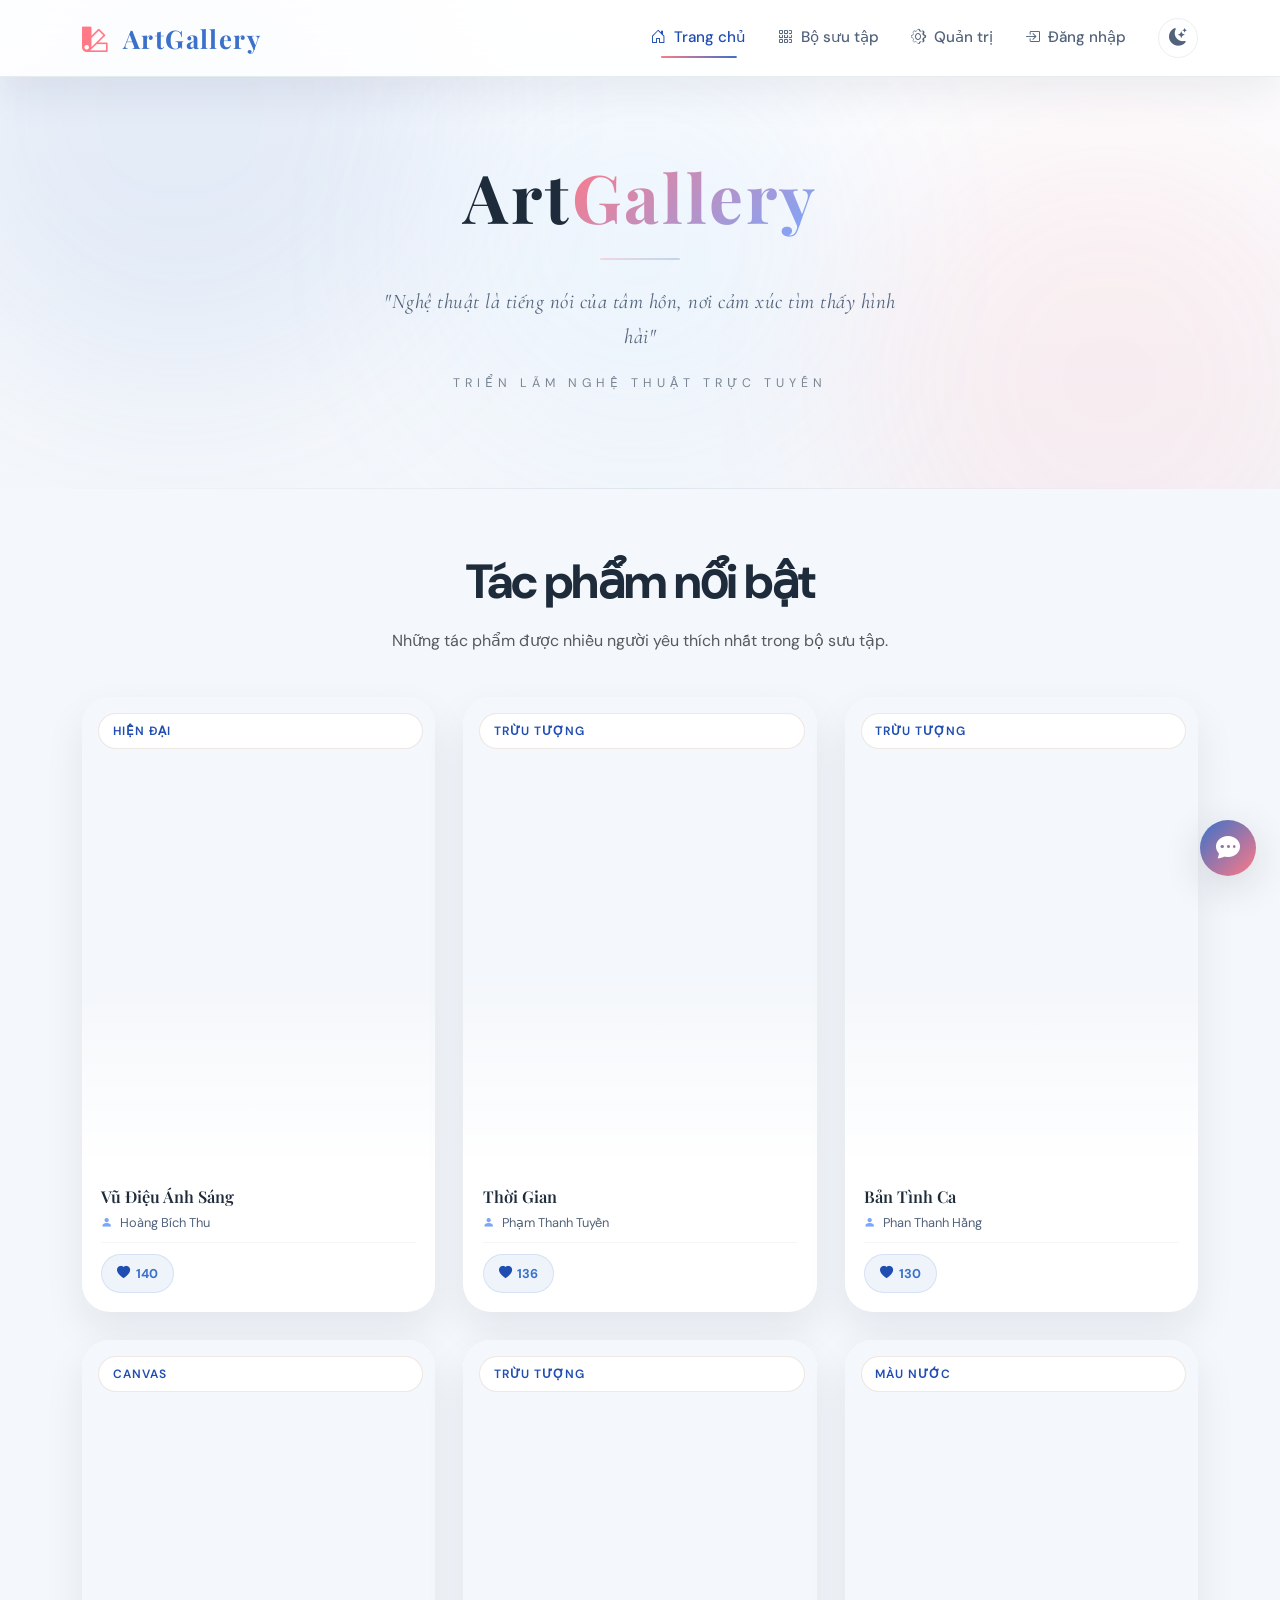
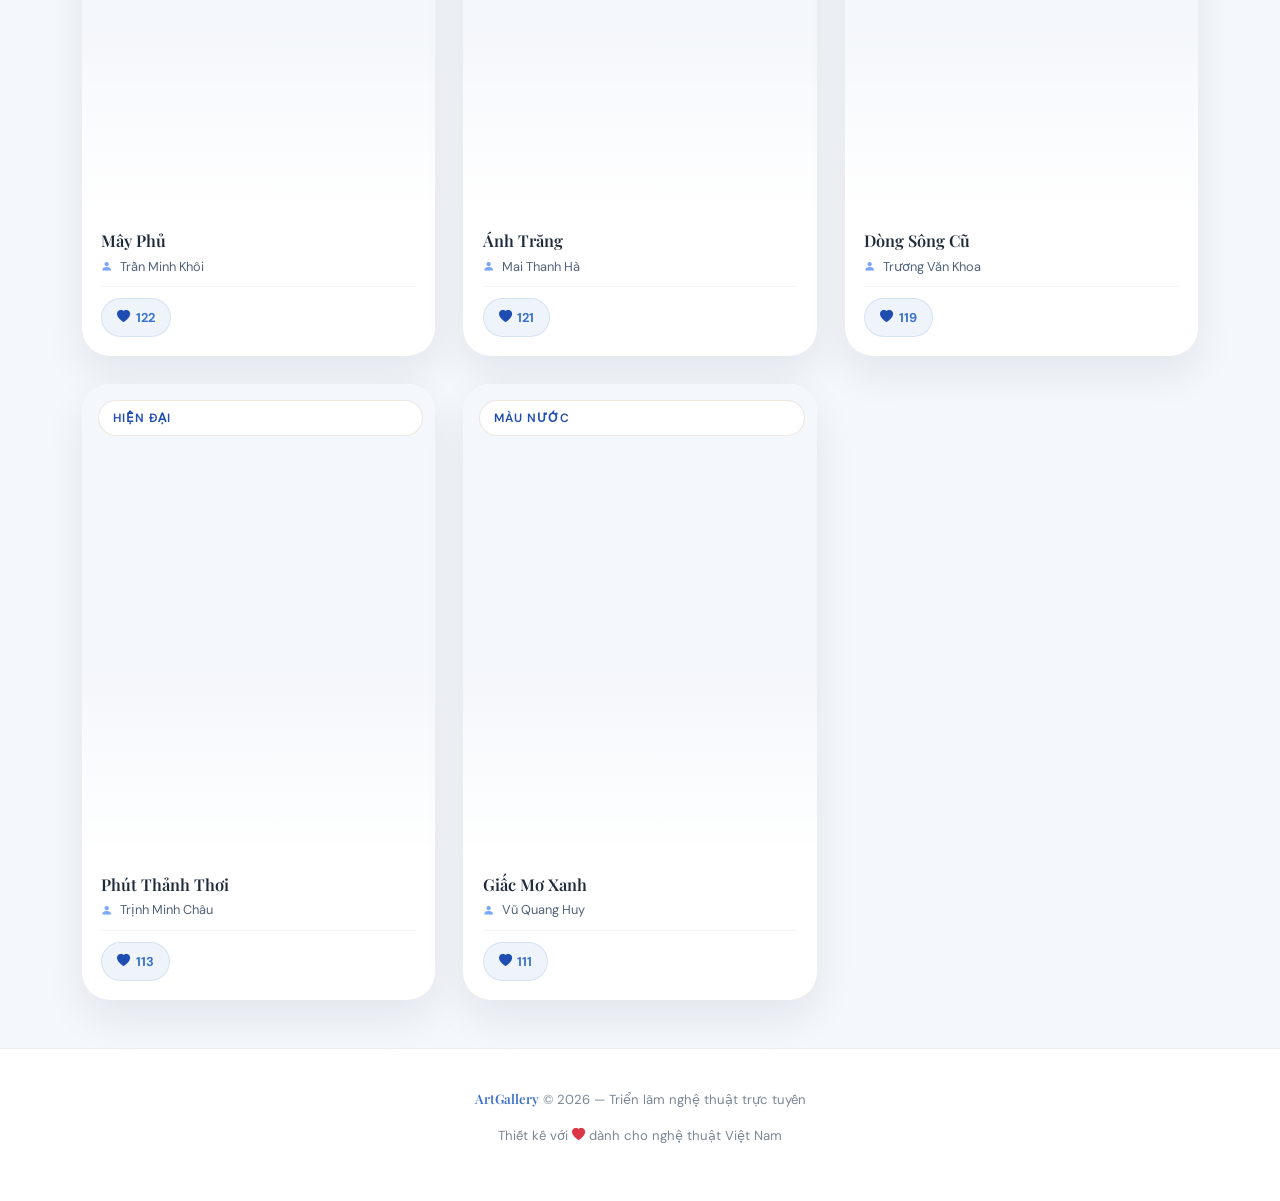
==== commit 5cbac88b: "update" ====
--- a/index.html
+++ b/index.html
@@ -20,6 +20,8 @@
         rel="stylesheet">
     <!-- Custom CSS -->
     <link rel="stylesheet" href="css/style.css">
+    <!-- Theme Manager -->
+    <script src="js/theme.js"></script>
 </head>
 
 <body class="gallery-page">
@@ -40,9 +42,14 @@
                             <i class="bi bi-house-door me-1"></i> Trang chủ
                         </a>
                     </li>
-                    <li class="nav-item">
-                        <a class="nav-link" href="#gallery-panel" onclick="showGalleryPanel()">
+                    <li class="nav-item" id="gallery-link">
+                        <a class="nav-link" href="gallery.html">
                             <i class="bi bi-grid-3x3-gap me-1"></i> Bộ sưu tập
+                        </a>
+                    </li>
+                    <li class="nav-item d-none" id="submit-link">
+                        <a class="nav-link" href="submit.html">
+                            <i class="bi bi-upload me-1"></i> Gửi tác phẩm
                         </a>
                     </li>
                     <li class="nav-item" id="admin-link">
@@ -50,14 +57,9 @@
                             <i class="bi bi-gear me-1"></i> Quản trị
                         </a>
                     </li>
-                    <li class="nav-item d-none" id="submit-link">
-                        <a class="nav-link" href="#" onclick="activateTab('submit'); return false;">
-                            <i class="bi bi-upload me-1"></i> Gửi bài viết
-                        </a>
-                    </li>
                     <li class="nav-item dropdown" id="user-menu">
                         <a class="nav-link dropdown-toggle" href="#" id="userDropdown" role="button" data-bs-toggle="dropdown" aria-expanded="false">
-                            <i class="bi bi-person-circle me-1"></i>
+                            <span class="user-avatar d-none" id="user-avatar"></span>
                             <span id="user-display-name">User</span>
                         </a>
                         <ul class="dropdown-menu dropdown-menu-end" aria-labelledby="userDropdown">
@@ -70,6 +72,11 @@
                         <a class="nav-link" href="login.html">
                             <i class="bi bi-box-arrow-in-right me-1"></i> Đăng nhập
                         </a>
+                    </li>
+                    <li class="nav-item d-flex align-items-center ms-lg-3 py-2 py-lg-0">
+                        <button class="theme-toggle-btn" id="theme-toggle" title="Đổi giao diện Sáng/Tối">
+                            <i class="bi bi-moon-stars-fill theme-toggle-icon"></i>
+                        </button>
                     </li>
                 </ul>
             </div>
@@ -101,92 +108,10 @@
     <section class="featured-section">
         <div class="container">
             <div class="text-center mb-4">
-                <h2 class="mb-4">Tác phẩm nổi bật</h2>
-            </div>
-            <div class="row" id="featured-grid"></div>
-        </div>
-    </section>
-
-    <section class="submit-section d-none" id="user-submit-section">
-        <div class="container">
-            <div class="text-center mb-4">
-                <p class="section-label">Thêm bài viết</p>
-                <h2 class="mb-3">Gửi tác phẩm mới cho admin duyệt</h2>
-                <p class="text-muted" id="submit-instruction">Bạn có thể gửi bài viết mới. Bài viết sẽ chờ admin duyệt trước khi hiển thị trên trang.</p>
-            </div>
-            <div class="row justify-content-center">
-                <div class="col-lg-8">
-                    <form id="user-artwork-form" class="artwork-submit-form">
-                        <div class="row g-3">
-                            <div class="col-md-6">
-                                <label for="submit-title" class="form-label">Tiêu đề tác phẩm</label>
-                                <input type="text" class="form-control" id="submit-title" placeholder="Nhập tiêu đề" required>
-                            </div>
-                            <div class="col-md-6">
-                                <label for="submit-artist" class="form-label">Tên nghệ sĩ</label>
-                                <input type="text" class="form-control" id="submit-artist" placeholder="Tên nghệ sĩ" required>
-                            </div>
-                            <div class="col-md-6">
-                                <label for="submit-style" class="form-label">Phong cách</label>
-                                <input type="text" class="form-control" id="submit-style" placeholder="Ví dụ: Sơn dầu, Màu nước" required>
-                            </div>
-                            <div class="col-md-6">
-                                <label for="submit-imageUrl" class="form-label">URL ảnh</label>
-                                <input type="url" class="form-control" id="submit-imageUrl" placeholder="https://example.com/art.jpg" required>
-                            </div>
-                            <div class="col-12">
-                                <label for="submit-story" class="form-label">Mô tả / Câu chuyện</label>
-                                <textarea class="form-control" id="submit-story" rows="4" placeholder="Mô tả cảm hứng, ý nghĩa tác phẩm" required></textarea>
-                            </div>
-                            <div class="col-12 text-end">
-                                <button type="submit" class="btn btn-gold">Gửi bài viết</button>
-                            </div>
-                            <div class="col-12">
-                                <div id="submit-feedback" class="text-center mt-3"></div>
-                            </div>
-                        </div>
-                    </form>
-                </div>
-            </div>
-        </div>
-    </section>
-
-    <section class="gallery-section d-none" id="gallery-panel">
-        <div class="container">
-            <div class="d-flex flex-column flex-md-row justify-content-between align-items-start gap-3 mb-4">
-                <div>
-                    <p class="section-label">Bộ sưu tập</p>
-                    <h2 class="mb-2">Khám phá mọi tác phẩm</h2>
-                    <p class="text-muted gallery-intro">Tìm kiếm, lọc và chiêm ngưỡng bộ sưu tập nghệ thuật đa dạng từ nhiều phong cách.</p>
-                </div>
-                <div class="search-section flex-grow-1">
-                    <div class="search-wrapper">
-                        <i class="bi bi-search search-icon"></i>
-                        <input type="text" class="search-input" id="search-input"
-                            placeholder="Tìm kiếm theo tên tác phẩm, nghệ sĩ hoặc phong cách...">
-                        <button class="search-clear" id="search-clear" title="Xóa tìm kiếm">
-                            <i class="bi bi-x-lg"></i>
-                        </button>
-                    </div>
-                    <div class="search-results-info" id="search-results-info"></div>
-                </div>
-            </div>
-
-            <div class="filter-section mb-4">
-                <p class="section-label">Lọc theo phong cách</p>
-                <div id="filter-bar">
-                    <button class="filter-btn active" data-style="all">Tất cả</button>
-                    <button class="filter-btn" data-style="Sơn dầu">Sơn dầu</button>
-                    <button class="filter-btn" data-style="Màu nước">Màu nước</button>
-                    <button class="filter-btn" data-style="Trừu tượng">Trừu tượng</button>
-                    <button class="filter-btn" data-style="Canvas">Canvas</button>
-                    <button class="filter-btn" data-style="Hiện đại">Hiện đại</button>
-                </div>
-            </div>
-
-            <div class="row" id="gallery-grid">
-                <!-- Artworks will be rendered here by main.js -->
-            </div>
+                <h2 class="mb-3">Tác phẩm nổi bật</h2>
+                <p class="text-muted">Những tác phẩm được nhiều người yêu thích nhất trong bộ sưu tập.</p>
+            </div>
+            <div class="featured-grid" id="featured-grid"></div>
         </div>
     </section>
 
@@ -288,6 +213,16 @@
     <script src="js/main.js"></script>
     <!-- User Authentication UI -->
     <script>
+        function getUserInitials(name) {
+            if (!name) return '';
+            return name
+                .split(' ')
+                .filter(Boolean)
+                .slice(0, 2)
+                .map(part => part[0].toUpperCase())
+                .join('');
+        }
+
         function updateUserUI() {
             const userMenu = document.getElementById('user-menu');
             const loginLink = document.getElementById('login-link');
@@ -295,6 +230,7 @@
             const submitLink = document.getElementById('submit-link');
             const submitSection = document.getElementById('user-submit-section');
             const submitFeedback = document.getElementById('submit-feedback');
+            const avatar = document.getElementById('user-avatar');
 
             if (auth.isUserLoggedIn()) {
                 const user = auth.getCurrentUser();
@@ -309,10 +245,17 @@
                     submitLink.classList.remove('d-none');
                 }
                 if (submitSection) {
-                    submitSection.classList.add('d-none');
-                }
-                activateTab('gallery');
+                    submitSection.classList.remove('d-none');
+                }
+                if (avatar) {
+                    avatar.textContent = getUserInitials(user.fullName || user.email);
+                    avatar.classList.remove('d-none');
+                }
             } else {
+                if (avatar) {
+                    avatar.textContent = '';
+                    avatar.classList.add('d-none');
+                }
                 userMenu.classList.remove('show-user-menu');
                 loginLink.classList.remove('hide-login');
                 if (adminLink) {
@@ -333,12 +276,27 @@
         function activateTab(tab) {
             var gallerySection = document.getElementById('gallery-panel');
             var submitSection = document.getElementById('user-submit-section');
+            var galleryLink = document.querySelector('#gallery-link .nav-link');
+            var submitNavLink = document.querySelector('#submit-link .nav-link');
+
+            var targetSection = tab === 'submit' ? submitSection : gallerySection;
 
             if (gallerySection) {
                 gallerySection.classList.toggle('d-none', tab !== 'gallery');
             }
             if (submitSection) {
                 submitSection.classList.toggle('d-none', tab !== 'submit');
+            }
+
+            if (galleryLink) {
+                galleryLink.classList.toggle('active', tab === 'gallery');
+            }
+            if (submitNavLink) {
+                submitNavLink.classList.toggle('active', tab === 'submit');
+            }
+
+            if (targetSection) {
+                targetSection.scrollIntoView({ behavior: 'smooth', block: 'start' });
             }
         }
 
--- a/css/style.css
+++ b/css/style.css
@@ -6,42 +6,76 @@
 @import url('https://fonts.googleapis.com/css2?family=Playfair+Display:ital,wght@0,400;0,500;0,600;0,700;1,400&family=DM+Sans:wght@300;400;500;600;700&family=Cormorant+Garamond:ital,wght@0,400;0,500;0,600;1,400&display=swap');
 
 :root {
-    /* Gallery (Light Elegant) */
-    --gallery-bg: #faf8f5;
+    /* Gallery (Soft Horizon) */
+    --gallery-bg: #f4f7fb;
     --gallery-surface: #ffffff;
     --gallery-card: #ffffff;
-    --gallery-border: #e8e2da;
-    --gallery-border-light: #f0ece6;
-    --accent: #8b5e3c;
-    --accent-light: #c4956a;
-    --accent-dark: #6b4226;
-    --accent-bg: rgba(139,94,60,0.06);
-    --plum: #7c3a6b;
-    --plum-light: #a85d94;
-    --text-primary: #2c1810;
-    --text-secondary: #6b5d52;
-    --text-muted: #a09585;
+    --gallery-border: rgba(137,160,177,0.18);
+    --gallery-border-light: rgba(137,160,177,0.10);
+    --accent: #3b71ca;
+    --accent-light: #79a7ff;
+    --accent-dark: #1f4db2;
+    --accent-bg: rgba(59,113,202,0.12);
+    --plum: #ff7a86;
+    --plum-light: #ffe4ea;
+    --text-primary: #1e2b3b;
+    --text-secondary: #51627a;
+    --text-muted: #7b8794;
 
     /* Admin */
-    --admin-bg: #f0f2f5;
+    --admin-bg: #f1f5f9;
     --admin-surface: #ffffff;
-    --admin-sidebar: #1e1b2e;
-    --admin-sidebar-hover: #2d2945;
-    --admin-accent: #7c3aed;
-    --admin-accent-light: #a78bfa;
-    --admin-text: #1e1b2e;
-    --admin-text-muted: #6b7280;
+    --admin-sidebar: #1e293b;
+    --admin-sidebar-hover: #334155;
+    --admin-accent: #3b71ca;
+    --admin-accent-light: #7da8ff;
+    --admin-text: #0f172a;
+    --admin-text-muted: #475569;
 
     /* Shared */
-    --danger: #dc2626;
-    --success: #16a34a;
-    --warning: #d97706;
+    --danger: #ef4444;
+    --success: #22c55e;
+    --warning: #f59e0b;
     --transition: 0.3s cubic-bezier(0.4, 0, 0.2, 1);
-    --radius: 16px;
-    --shadow-sm: 0 1px 3px rgba(44,24,16,0.06);
-    --shadow-md: 0 4px 16px rgba(44,24,16,0.08);
-    --shadow-lg: 0 8px 32px rgba(44,24,16,0.12);
-    --shadow-card: 0 2px 12px rgba(44,24,16,0.06);
+    --radius: 18px;
+    --shadow-sm: 0 1px 3px rgba(30,41,59,0.08);
+    --shadow-md: 0 6px 24px rgba(30,41,59,0.12);
+    --shadow-lg: 0 10px 40px rgba(30,41,59,0.14);
+    --shadow-card: 0 4px 18px rgba(30,41,59,0.12);
+}
+
+[data-bs-theme="dark"] {
+    /* Gallery (Dark theme overrides) */
+    --gallery-bg: #0b0f19;
+    --gallery-surface: #111827;
+    --gallery-card: #1f2937;
+    --gallery-border: rgba(255, 255, 255, 0.08);
+    --gallery-border-light: rgba(255, 255, 255, 0.04);
+    --accent: #3b71ca;
+    --accent-light: #79a7ff;
+    --accent-dark: #79a7ff;
+    --accent-bg: rgba(59, 113, 202, 0.24);
+    --plum: #ff7a86;
+    --plum-light: #4c1d24;
+    --text-primary: #f3f4f6;
+    --text-secondary: #d1d5db;
+    --text-muted: #9ca3af;
+
+    /* Admin (Dark theme overrides) */
+    --admin-bg: #0b0f19;
+    --admin-surface: #111827;
+    --admin-sidebar: #030712;
+    --admin-sidebar-hover: #1f2937;
+    --admin-accent: #3b71ca;
+    --admin-accent-light: #79a7ff;
+    --admin-text: #f3f4f6;
+    --admin-text-muted: #9ca3af;
+
+    /* Shared Shadow Overrides */
+    --shadow-sm: 0 1px 3px rgba(0, 0, 0, 0.3);
+    --shadow-md: 0 6px 24px rgba(0, 0, 0, 0.4);
+    --shadow-lg: 0 10px 40px rgba(0, 0, 0, 0.5);
+    --shadow-card: 0 4px 18px rgba(0, 0, 0, 0.35);
 }
 
 *{margin:0;padding:0;box-sizing:border-box}
@@ -49,7 +83,8 @@
 /* ═══ PUBLIC GALLERY ═══ */
 
 body.gallery-page {
-    background: var(--gallery-bg);
+    background: radial-gradient(circle at top, rgba(59,113,202,0.12), transparent 28%),
+                linear-gradient(180deg, #f4f7fb 0%, var(--gallery-bg) 100%);
     color: var(--text-primary);
     font-family: 'DM Sans', sans-serif;
     overflow-x: hidden;
@@ -58,28 +93,36 @@
 
 /* ── Navbar ── */
 .gallery-navbar {
-    background: rgba(255,255,255,0.92) !important;
-    -webkit-backdrop-filter: blur(20px) saturate(1.2);
-    backdrop-filter: blur(20px) saturate(1.2);
-    border-bottom: 1px solid var(--gallery-border-light);
-    box-shadow: 0 4px 20px rgba(139,94,60,0.05);
-    padding: .8rem 0;
+    /* Override Bootstrap's navbar CSS variables (prevents dark-mode ghost bg) */
+    --bs-navbar-color:          var(--text-secondary);
+    --bs-navbar-hover-color:    var(--accent);
+    --bs-navbar-active-color:   var(--accent-dark);
+    --bs-navbar-brand-color:    var(--accent);
+    --bs-navbar-bg:             transparent;
+    --bs-navbar-padding-y:      .85rem;
+
+    background: rgba(255,255,255,0.88) !important;
+    -webkit-backdrop-filter: blur(18px) saturate(1.1);
+    backdrop-filter: blur(18px) saturate(1.1);
+    border-bottom: 1px solid rgba(137,160,177,0.20);
+    box-shadow: 0 14px 40px rgba(30,41,59,0.08);
+    padding: .85rem 0;
     transition: var(--transition);
 }
 .gallery-navbar .navbar-brand {
     font-family: 'Playfair Display', serif;
-    font-weight: 700; font-size: 1.5rem;
+    font-weight: 700; font-size: 1.6rem;
     color: var(--accent) !important;
-    letter-spacing: 1.5px;
-}
-.gallery-navbar .navbar-brand i { color: var(--plum); margin-right: .4rem; }
+    letter-spacing: 1.4px;
+}
+.gallery-navbar .navbar-brand i { color: var(--plum); margin-right: .45rem; }
 .gallery-navbar .nav-link {
     color: var(--text-secondary) !important;
-    font-weight: 500; padding: .5rem 1rem !important;
-    transition: var(--transition); position: relative; font-size: .9rem;
+    font-weight: 500; padding: .55rem 1rem !important;
+    transition: var(--transition); position: relative; font-size: .95rem;
 }
 .gallery-navbar .nav-link:hover,
-.gallery-navbar .nav-link.active { color: var(--accent) !important; }
+.gallery-navbar .nav-link.active { color: var(--accent-dark) !important; }
 .gallery-navbar .nav-link::after {
     content:''; position:absolute; bottom:0; left:50%; width:0; height:2px;
     background: linear-gradient(90deg, var(--plum), var(--accent));
@@ -87,30 +130,99 @@
 }
 .gallery-navbar .nav-link:hover::after,
 .gallery-navbar .nav-link.active::after { width:60%; }
+#submit-link .nav-link {
+    color: var(--plum) !important;
+}
+#submit-link .nav-link:hover,
+#submit-link .nav-link.active {
+    color: var(--accent-dark) !important;
+}
+.user-avatar {
+    display: inline-flex;
+    align-items: center;
+    justify-content: center;
+    width: 34px;
+    height: 34px;
+    border-radius: 50%;
+    background: linear-gradient(135deg, var(--plum), var(--accent));
+    color: #fff;
+    font-size: 0.82rem;
+    font-weight: 700;
+    letter-spacing: 0.02em;
+    text-transform: uppercase;
+    margin-right: 0.5rem;
+    box-shadow: 0 8px 20px rgba(30,41,59,0.12);
+}
 
 /* ── Hero ── */
 .hero-section {
-    position: relative; padding: 160px 0 80px; text-align: center; overflow: hidden;
-    background: linear-gradient(180deg, #fff 0%, var(--gallery-bg) 100%);
+    position: relative; padding: 140px 0 80px; text-align: center; overflow: hidden;
+    background: linear-gradient(180deg, rgba(255,255,255,0.96) 0%, rgba(244,247,251,1) 100%);
 }
 .hero-bg-blobs {
     position: absolute; inset: 0; overflow: hidden; pointer-events: none; z-index: 0;
 }
 .hero-bg-blobs .blob {
-    position: absolute; border-radius: 50%; filter: blur(60px);
-    opacity: 0.6; animation: floatBlob 20s infinite alternate ease-in-out;
+    position: absolute; border-radius: 50%; filter: blur(90px);
+    opacity: 0.5; animation: floatBlob 22s infinite alternate ease-in-out;
 }
 .hero-bg-blobs .blob-1 {
-    width: 600px; height: 600px; background: rgba(230, 204, 185, 0.4);
-    top: -200px; left: -100px; animation-delay: 0s;
+    width: 540px; height: 540px; background: rgba(59,113,202,0.24);
+    top: -160px; left: -90px; animation-delay: 0s;
 }
 .hero-bg-blobs .blob-2 {
-    width: 500px; height: 500px; background: rgba(189, 161, 184, 0.35);
-    bottom: -150px; right: -50px; animation-delay: -5s;
+    width: 500px; height: 500px; background: rgba(255,122,134,0.18);
+    bottom: -140px; right: -80px; animation-delay: -5s;
 }
 .hero-bg-blobs .blob-3 {
-    width: 400px; height: 400px; background: rgba(245, 230, 211, 0.5);
-    top: 50%; left: 50%; transform: translate(-50%, -50%); animation-delay: -10s;
+    width: 420px; height: 420px; background: rgba(120,186,255,0.18);
+    top: 50%; left: 50%; transform: translate(-50%, -50%); animation-delay: -9s;
+}
+.hero-section::after {
+    content:''; position:absolute; bottom:0; left:0; right:0; height:1px;
+    background: linear-gradient(90deg, transparent 5%, rgba(137,160,177,0.28) 50%, transparent 95%);
+}
+.hero-title {
+    font-family: 'Playfair Display', serif; font-size: 4.2rem; font-weight: 700;
+    color: var(--text-primary); margin-bottom: .5rem; letter-spacing: 3px;
+    line-height: 1.05;
+}
+.hero-title .gold-accent {
+    background: linear-gradient(135deg, var(--plum), var(--accent-light));
+    -webkit-background-clip: text; -webkit-text-fill-color: transparent; background-clip: text;
+}
+.hero-divider {
+    width: 90px; height: 2px; border: none; margin: 1.5rem auto;
+    background: linear-gradient(90deg, var(--plum), var(--accent));
+    border-radius: 2px;
+}
+.hero-tagline {
+    font-family: 'Cormorant Garamond', serif; font-size: 1.35rem;
+    color: var(--text-secondary); font-style: italic; letter-spacing: .5px;
+    max-width: 620px; margin: 0 auto; line-height: 1.8;
+}
+.hero-subtitle {
+    font-size: .82rem; color: var(--text-muted); margin-top: 1.3rem;
+    letter-spacing: 5px; text-transform: uppercase;
+}
+.btn-hero.btn-primary {
+    background: linear-gradient(135deg, var(--plum), var(--accent));
+    color: #fff;
+    border: none;
+    box-shadow: 0 20px 50px rgba(255,122,134,0.22);
+}
+.btn-hero.btn-primary:hover {
+    transform: translateY(-2px);
+    box-shadow: 0 24px 60px rgba(255,122,134,0.28);
+}
+.btn-hero.btn-outline-secondary {
+    background: rgba(255,255,255,0.9);
+    color: var(--text-primary);
+    border: 1px solid rgba(137,160,177,0.18);
+}
+.btn-hero.btn-outline-secondary:hover {
+    transform: translateY(-2px);
+    background: #fff;
 }
 @keyframes floatBlob {
     0% { transform: translate(0, 0) scale(1); }
@@ -145,11 +257,299 @@
     font-size: .78rem; color: var(--text-muted); margin-top: 1.2rem;
     letter-spacing: 5px; text-transform: uppercase;
 }
+.hero-cta {
+    margin-top: 2rem;
+    display: flex;
+    justify-content: center;
+    gap: 1rem;
+    flex-wrap: wrap;
+}
+.btn-hero {
+    min-width: 190px;
+    padding: .95rem 1.8rem;
+    border-radius: 999px;
+    letter-spacing: .5px;
+    font-weight: 600;
+    transition: transform var(--transition), box-shadow var(--transition), background var(--transition);
+}
+.btn-hero.btn-primary {
+    background: linear-gradient(135deg, var(--plum), var(--accent));
+    color: #fff;
+    border: none;
+    box-shadow: 0 18px 42px rgba(124,58,237,0.18);
+}
+.btn-hero.btn-primary:hover {
+    transform: translateY(-2px);
+    box-shadow: 0 22px 50px rgba(124,58,237,0.24);
+}
+.btn-hero.btn-outline-secondary {
+    background: rgba(255,255,255,0.92);
+    color: var(--text-primary);
+    border: 1px solid rgba(139,94,60,0.18);
+}
+.btn-hero.btn-outline-secondary:hover {
+    transform: translateY(-2px);
+    background: #fff;
+}
 
 /* ── Search Bar ── */
 .search-section { padding: 1.5rem 0 0; }
 .search-wrapper {
     position: relative; max-width: 500px; margin: 0 auto;
+}
+
+/* ── Submit Artwork Section ── */
+.submit-section {
+    padding: 4rem 0 5rem;
+    background: linear-gradient(180deg, rgba(244,247,251,1), rgba(244,247,251,1));
+}
+.submit-card {
+    background: #ffffff;
+    border: 1px solid rgba(137,160,177,0.18);
+    border-radius: 32px;
+    box-shadow: 0 24px 60px rgba(30,41,59,0.08);
+    overflow: hidden;
+}
+.submit-card-header {
+    padding: 2.8rem 2.4rem 1.8rem;
+    text-align: center;
+    background: linear-gradient(135deg, rgba(255,122,134,0.14), rgba(59,113,202,0.12));
+}
+.submit-card-header h2 {
+    color: var(--text-primary);
+}
+.submit-card-header p {
+    color: var(--text-secondary);
+}
+.submit-card-body {
+    padding: 2rem 2.4rem 2.4rem;
+}
+.submit-card-notice {
+    background: rgba(59,113,202,0.06);
+    border: 1px solid rgba(59,113,202,0.12);
+    border-radius: 18px;
+    padding: 1.5rem 1.4rem;
+    margin-bottom: 1.8rem;
+}
+.submit-card-notice p {
+    color: var(--text-secondary);
+}
+.submit-form .form-control {
+    background: rgba(249,250,251,0.95);
+    border: 1px solid rgba(137,160,177,0.16);
+    color: var(--text-primary);
+}
+.submit-form .form-control:focus {
+    background: #fff;
+    border-color: rgba(59,113,202,0.35);
+    box-shadow: 0 0 0 3px rgba(59,113,202,0.12);
+}
+.submit-form .form-label {
+    color: var(--text-secondary);
+}
+.submit-helper {
+    color: var(--text-muted);
+}
+.btn-gold {
+    background: linear-gradient(135deg, var(--plum), var(--accent));
+    border: none;
+    color: #fff;
+}
+.btn-gold:hover {
+    transform: translateY(-1px);
+    box-shadow: 0 18px 40px rgba(255,122,134,0.18);
+}
+
+/* ── Featured Spotlight Section ── */
+.featured-section {
+    padding: 4rem 0 3rem;
+    background: linear-gradient(180deg, rgba(244,247,251,1), rgba(244,247,251,1));
+}
+.featured-section .container {
+    position: relative;
+}
+.featured-section .text-center {
+    margin-bottom: 2.5rem;
+}
+.featured-section h2 {
+    font-size: 3rem;
+    font-weight: 800;
+    letter-spacing: -0.04em;
+    margin-bottom: 1rem;
+    color: var(--text-primary);
+}
+.featured-section p.text-muted {
+    max-width: 720px;
+    margin: 0 auto;
+    color: var(--text-secondary);
+    font-size: 1rem;
+    line-height: 1.9;
+}
+.featured-grid {
+    display: grid;
+    grid-template-columns: repeat(auto-fit, minmax(280px, 1fr));
+    gap: 1.75rem;
+    max-width: 1280px;
+    margin: 0 auto;
+    padding-top: 1rem;
+}
+.featured-grid .card {
+    border: none;
+    border-radius: 28px;
+    overflow: hidden;
+    background: var(--gallery-card);
+    box-shadow: 0 18px 40px rgba(30,41,59,0.08);
+    transition: transform var(--transition), box-shadow var(--transition);
+}
+.featured-grid .card:hover {
+    transform: translateY(-6px);
+    box-shadow: 0 24px 55px rgba(30,41,59,0.12);
+}
+.featured-grid .card-img-top {
+    height: 360px;
+    object-fit: cover;
+}
+.featured-grid .card-body {
+    padding: 1.8rem 1.6rem 1.6rem;
+    background: transparent;
+}
+.featured-grid .card-title {
+    font-size: 1.25rem;
+    font-weight: 700;
+    margin-bottom: .65rem;
+    color: var(--text-primary);
+}
+.featured-grid .card-artist {
+    margin-bottom: 1rem;
+    color: var(--text-secondary);
+    font-size: .9rem;
+}
+.featured-grid .card-footer-info {
+    display: flex;
+    justify-content: space-between;
+    align-items: center;
+    gap: .75rem;
+}
+.featured-grid .btn-like {
+    background: rgba(59,113,202,0.08);
+    border: 1px solid rgba(59,113,202,0.14);
+    border-radius: 999px;
+    padding: .55rem .95rem;
+    color: var(--accent-dark);
+    transition: background var(--transition), transform var(--transition);
+}
+.featured-grid .btn-like:hover {
+    background: rgba(59,113,202,0.16);
+    transform: translateY(-1px);
+}
+.featured-grid .like-count {
+    font-weight: 700;
+    color: var(--accent);
+}
+.featured-grid .style-badge {
+    position: absolute;
+    top: 1rem;
+    left: 1rem;
+    background: rgba(255,255,255,0.95);
+    color: var(--accent-dark);
+    padding: .5rem .85rem;
+    border-radius: 999px;
+    font-size: .75rem;
+    font-weight: 600;
+}
+.submit-card-header .section-label {
+    font-family: 'Playfair Display', serif;
+    color: var(--plum);
+    font-size: .78rem;
+    letter-spacing: 4px;
+    text-transform: uppercase;
+    margin-bottom: .75rem;
+}
+.submit-card-header h2 {
+    font-size: 2.6rem;
+    font-weight: 700;
+    line-height: 1.05;
+    margin-bottom: .9rem;
+    color: var(--text-primary);
+}
+.submit-card-header p {
+    color: var(--text-secondary);
+    max-width: 640px;
+    margin: 0 auto;
+    font-size: 1rem;
+    line-height: 1.8;
+}
+.submit-card-body {
+    padding: 2.4rem;
+    border-top: 1px solid rgba(139,94,60,0.08);
+}
+.submit-card-notice {
+    display: grid;
+    gap: .75rem;
+    background: linear-gradient(135deg, rgba(255,224,178,0.28), rgba(124,58,237,0.08));
+    border: 1px solid rgba(124,58,237,0.16);
+    border-radius: 22px;
+    padding: 1.4rem 1.5rem;
+    margin-bottom: 1.7rem;
+}
+.submit-card-notice p {
+    margin: 0;
+    color: var(--text-secondary);
+    line-height: 1.7;
+}
+.submit-card-notice strong {
+    color: var(--accent-dark);
+}
+.submit-form .form-label {
+    font-weight: 600;
+    color: var(--text-secondary);
+}
+.submit-form .form-control {
+    border-radius: 18px;
+    border: 1px solid rgba(139,94,60,0.18);
+    padding: 1.05rem 1.15rem;
+    background: rgba(255,255,255,0.98);
+    box-shadow: inset 0 1px 4px rgba(44,24,16,0.04);
+    transition: border-color var(--transition), box-shadow var(--transition), transform var(--transition);
+}
+.submit-form .form-control:focus {
+    border-color: var(--accent-light);
+    box-shadow: 0 0 0 4px rgba(139,94,60,0.08);
+    transform: translateY(-1px);
+}
+.submit-form textarea {
+    min-height: 190px;
+    resize: vertical;
+}
+.submit-form .btn-gold {
+    background: linear-gradient(135deg, var(--accent), var(--plum));
+    color: #fff;
+    padding: .95rem 2.1rem;
+    border-radius: 999px;
+    box-shadow: 0 16px 34px rgba(124,58,237,0.18);
+    transition: transform var(--transition), box-shadow var(--transition);
+}
+.submit-form .btn-gold:hover {
+    transform: translateY(-1px);
+    box-shadow: 0 20px 42px rgba(124,58,237,0.24);
+}
+.submit-helper {
+    color: var(--text-muted);
+    font-size: .95rem;
+}
+.submit-feedback {
+    min-height: 1.35rem;
+    color: var(--accent-dark);
+    font-size: .95rem;
+}
+@media(max-width:991.98px) {
+    .submit-card-header h2 { font-size: 2.2rem; }
+    .submit-card-body { padding: 2rem; }
+}
+@media(max-width:767.98px) {
+    .submit-card-header { padding: 2.2rem 1.5rem 1.4rem; }
+    .submit-card-body { padding: 1.7rem; }
+    .submit-form .btn-gold { width: 100%; }
 }
 .search-wrapper i.search-icon {
     position: absolute; left: 18px; top: 50%; transform: translateY(-50%);
@@ -252,7 +652,7 @@
 .artwork-card:hover .card-img-wrapper img { transform: scale(1.06); }
 .card-img-overlay-gradient {
     position: absolute; bottom: 0; left: 0; right: 0; height: 40%;
-    background: linear-gradient(to top, rgba(255,255,255,0.9) 0%, transparent 100%);
+    background: linear-gradient(to top, var(--gallery-card) 0%, transparent 100%);
     pointer-events: none;
 }
 .style-badge {
@@ -537,6 +937,10 @@
         border-radius: var(--radius);
         box-shadow: var(--shadow-md);
         margin-top: 1rem;
+    }
+    [data-bs-theme="dark"] .gallery-navbar .navbar-collapse {
+        background: rgba(17, 24, 39, 0.97) !important;
+        box-shadow: var(--shadow-lg) !important;
     }
     .gallery-navbar .nav-link {
         padding: .6rem 0.75rem !important;
@@ -1236,3 +1640,287 @@
 .table-container-hidden {
     display: none;
 }
+
+/* ═══════════════════════════════════════════════
+   THEME TOGGLE BUTTON STYLES & MODIFICATIONS
+   ═══════════════════════════════════════════════ */
+
+/* Glassmorphism improvements and modern UI refinements */
+.gallery-navbar {
+    transition: background var(--transition), border-color var(--transition), box-shadow var(--transition);
+}
+
+.theme-toggle-btn {
+    width: 40px;
+    height: 40px;
+    border-radius: 50%;
+    border: 1.5px solid var(--gallery-border);
+    background: transparent;
+    color: var(--text-secondary);
+    display: inline-flex;
+    align-items: center;
+    justify-content: center;
+    cursor: pointer;
+    transition: all 0.3s cubic-bezier(0.4, 0, 0.2, 1);
+    font-size: 1.1rem;
+    padding: 0;
+}
+
+.theme-toggle-btn:hover {
+    color: var(--accent);
+    border-color: var(--accent-light);
+    background: var(--accent-bg);
+    transform: rotate(15deg) scale(1.05);
+}
+
+/* Modern Card Hover Effects */
+.artwork-card {
+    transition: transform 0.4s cubic-bezier(0.165, 0.84, 0.44, 1), 
+                box-shadow 0.4s cubic-bezier(0.165, 0.84, 0.44, 1), 
+                border-color var(--transition);
+}
+
+.artwork-card:hover {
+    transform: translateY(-8px) scale(1.01);
+    box-shadow: var(--shadow-lg);
+}
+
+/* Dark mode specific rules for pages */
+[data-bs-theme="dark"] body.gallery-page {
+    background: radial-gradient(circle at top, rgba(59,113,202,0.12), transparent 28%),
+                linear-gradient(180deg, #0e1626 0%, var(--gallery-bg) 100%);
+}
+
+[data-bs-theme="dark"] .gallery-navbar {
+    /* Bootstrap variable overrides for dark mode navbar */
+    --bs-navbar-color:          #d1d5db;
+    --bs-navbar-hover-color:    #ffffff;
+    --bs-navbar-active-color:   #79a7ff;
+    --bs-navbar-brand-color:    #79a7ff;
+    --bs-navbar-bg:             transparent;
+    --bs-navbar-toggler-border-color: rgba(255,255,255,0.15);
+
+    background: rgba(17, 24, 39, 0.82) !important;
+    border-bottom-color: rgba(255, 255, 255, 0.08);
+    box-shadow: 0 14px 40px rgba(0, 0, 0, 0.4);
+}
+
+/* navbar-collapse: transparent on desktop in dark mode, dark card only on mobile */
+[data-bs-theme="dark"] .gallery-navbar .navbar-collapse {
+    background: transparent;
+    box-shadow: none;
+}
+[data-bs-theme="dark"] .gallery-navbar .navbar-nav {
+    background: transparent;
+}
+
+
+
+[data-bs-theme="dark"] .hero-section {
+    background: linear-gradient(180deg, rgba(17, 24, 39, 0.95) 0%, var(--gallery-bg) 100%);
+}
+
+[data-bs-theme="dark"] .style-badge {
+    background: rgba(31, 41, 55, 0.88);
+    border-color: rgba(255, 255, 255, 0.12);
+    color: var(--accent-light);
+}
+
+[data-bs-theme="dark"] .submit-card {
+    background: var(--gallery-surface);
+    border-color: rgba(255, 255, 255, 0.08);
+}
+
+[data-bs-theme="dark"] .submit-card-header {
+    background: linear-gradient(135deg, rgba(255, 122, 134, 0.08), rgba(59, 113, 202, 0.08));
+}
+
+[data-bs-theme="dark"] .submit-form .form-control {
+    background: rgba(31, 41, 55, 0.6);
+    border-color: rgba(255, 255, 255, 0.12);
+    color: var(--text-primary);
+}
+
+[data-bs-theme="dark"] .submit-form .form-control:focus {
+    background: rgba(31, 41, 55, 0.95);
+    border-color: var(--accent-light);
+}
+
+[data-bs-theme="dark"] .chatbot-footer {
+    background: #111827;
+    border-top-color: rgba(255, 255, 255, 0.08);
+}
+
+[data-bs-theme="dark"] .chatbot-footer input {
+    background: #1f2937;
+    border-color: rgba(255, 255, 255, 0.12);
+    color: var(--text-primary);
+}
+
+[data-bs-theme="dark"] .bot-msg {
+    background: #1f2937;
+    border-color: rgba(255, 255, 255, 0.08);
+    color: var(--text-primary);
+}
+
+[data-bs-theme="dark"] .admin-header {
+    background: rgba(17, 24, 39, 0.85);
+    border-bottom-color: rgba(255, 255, 255, 0.08);
+}
+
+[data-bs-theme="dark"] .admin-table thead th {
+    background: #1f2937;
+    border-bottom-color: rgba(255, 255, 255, 0.12);
+}
+
+[data-bs-theme="dark"] .admin-table tbody td {
+    border-bottom-color: rgba(255, 255, 255, 0.06);
+}
+
+[data-bs-theme="dark"] .admin-table tbody tr:nth-child(even) {
+    background: rgba(255, 255, 255, 0.02);
+}
+
+[data-bs-theme="dark"] .admin-table tbody tr:hover {
+    background: rgba(59, 113, 202, 0.1);
+}
+
+[data-bs-theme="dark"] .stat-card,
+[data-bs-theme="dark"] .panel-card {
+    border-color: rgba(255, 255, 255, 0.08);
+}
+
+[data-bs-theme="dark"] .panel-card-header {
+    border-bottom-color: rgba(255, 255, 255, 0.08);
+}
+
+[data-bs-theme="dark"] .admin-form .form-control,
+[data-bs-theme="dark"] .admin-form .form-select {
+    background: #111827;
+    border-color: rgba(255, 255, 255, 0.12);
+    color: var(--text-primary);
+}
+
+[data-bs-theme="dark"] .admin-form .form-control:focus,
+[data-bs-theme="dark"] .admin-form .form-select:focus {
+    background: #111827;
+    border-color: var(--accent-light);
+}
+
+/* Auth pages dark mode override in style.css */
+[data-bs-theme="dark"] body.auth-page {
+    background: linear-gradient(135deg, #0b0f19 0%, #111827 100%);
+}
+
+[data-bs-theme="dark"] .auth-container {
+    background: #1f2937;
+    border-color: rgba(255, 255, 255, 0.08);
+    box-shadow: 0 20px 60px rgba(0, 0, 0, 0.4);
+}
+
+[data-bs-theme="dark"] .auth-header h2,
+[data-bs-theme="dark"] .form-label {
+    color: #f3f4f6;
+}
+
+[data-bs-theme="dark"] .auth-header p,
+[data-bs-theme="dark"] .auth-divider span {
+    color: #9ca3af;
+}
+
+[data-bs-theme="dark"] .auth-divider::before {
+    background: rgba(255, 255, 255, 0.08);
+}
+
+[data-bs-theme="dark"] .auth-divider span {
+    background: #1f2937;
+}
+
+[data-bs-theme="dark"] .auth-footer {
+    border-top-color: rgba(255, 255, 255, 0.08);
+}
+
+[data-bs-theme="dark"] .auth-footer p {
+    color: #cbd5e1;
+}
+
+[data-bs-theme="dark"] .input-group-text,
+[data-bs-theme="dark"] .btn-auth-secondary {
+    background: #111827;
+    border-color: rgba(255, 255, 255, 0.12);
+    color: #f3f4f6;
+}
+
+[data-bs-theme="dark"] .btn-auth-secondary:hover {
+    background: #1f2937;
+}
+
+[data-bs-theme="dark"] body.admin-auth-page {
+    background: linear-gradient(135deg, #090d16 0%, #111827 100%);
+}
+
+[data-bs-theme="dark"] .admin-auth-container {
+    background: #1e293b;
+    border-color: rgba(255, 255, 255, 0.08);
+}
+
+[data-bs-theme="dark"] .admin-auth-header h2,
+[data-bs-theme="dark"] .admin-auth-container .form-label {
+    color: #f3f4f6;
+}
+
+[data-bs-theme="dark"] .admin-auth-divider span {
+    background: #1e293b;
+    color: #9ca3af;
+}
+
+[data-bs-theme="dark"] .admin-auth-divider::before {
+    background: rgba(255, 255, 255, 0.08);
+}
+
+[data-bs-theme="dark"] .admin-auth-footer {
+    border-top-color: rgba(255, 255, 255, 0.08);
+}
+
+[data-bs-theme="dark"] .admin-auth-footer p {
+    color: #cbd5e1;
+}
+
+[data-bs-theme="dark"] .btn-admin-back {
+    background: #111827;
+    border-color: rgba(255, 255, 255, 0.12);
+    color: #f3f4f6;
+}
+
+[data-bs-theme="dark"] .btn-admin-back:hover {
+    background: #1f2937;
+}
+
+/* Extra overrides for dark mode sections */
+[data-bs-theme="dark"] .featured-section,
+[data-bs-theme="dark"] .submit-section {
+    background: transparent;
+}
+
+[data-bs-theme="dark"] .filter-btn {
+    background: rgba(31, 41, 55, 0.7);
+    color: var(--text-secondary);
+    border-color: rgba(255, 255, 255, 0.08);
+}
+
+[data-bs-theme="dark"] .filter-btn:hover {
+    background: rgba(31, 41, 55, 0.95);
+    color: var(--accent-light);
+    border-color: var(--accent-light);
+}
+
+[data-bs-theme="dark"] .search-wrapper .search-input {
+    background: rgba(31, 41, 55, 0.8);
+    border-color: rgba(255, 255, 255, 0.1);
+    color: var(--text-primary);
+}
+
+[data-bs-theme="dark"] .search-wrapper .search-input:focus {
+    background: rgba(31, 41, 55, 0.95);
+    border-color: var(--accent-light);
+}
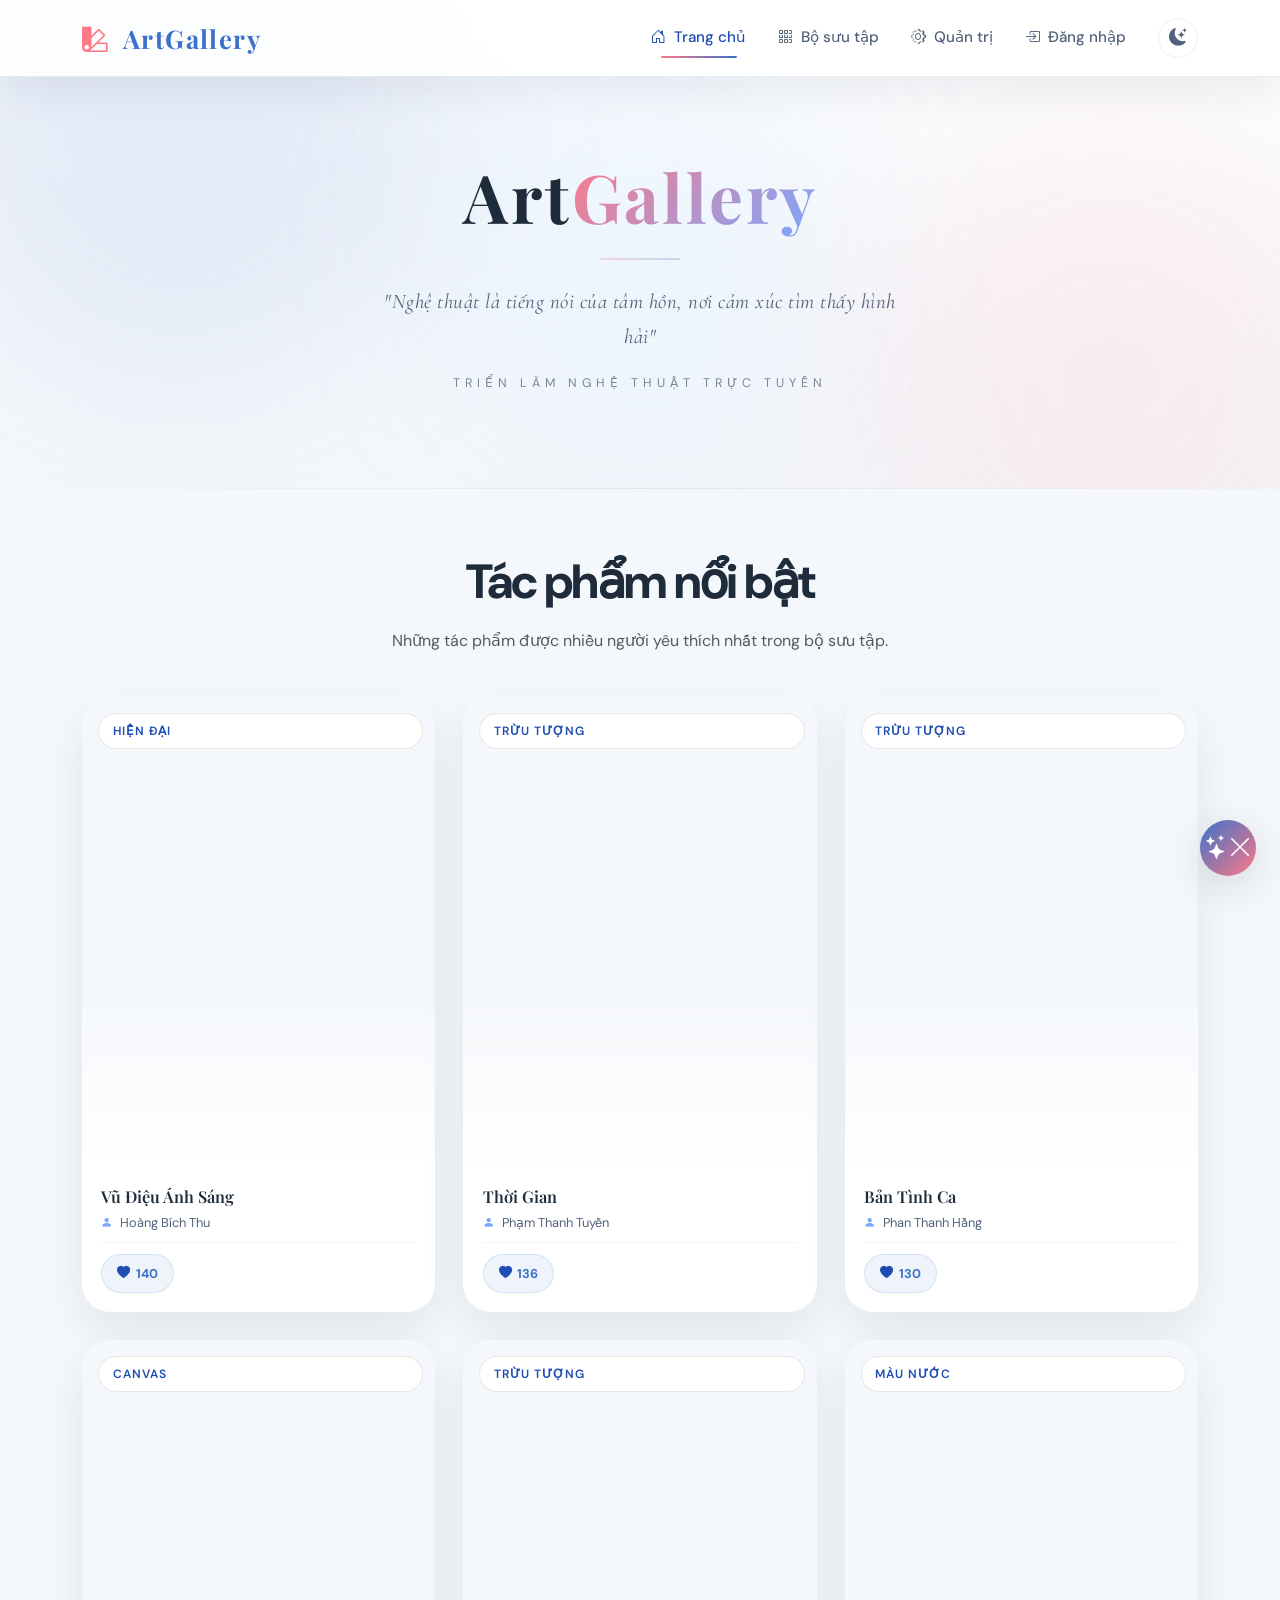
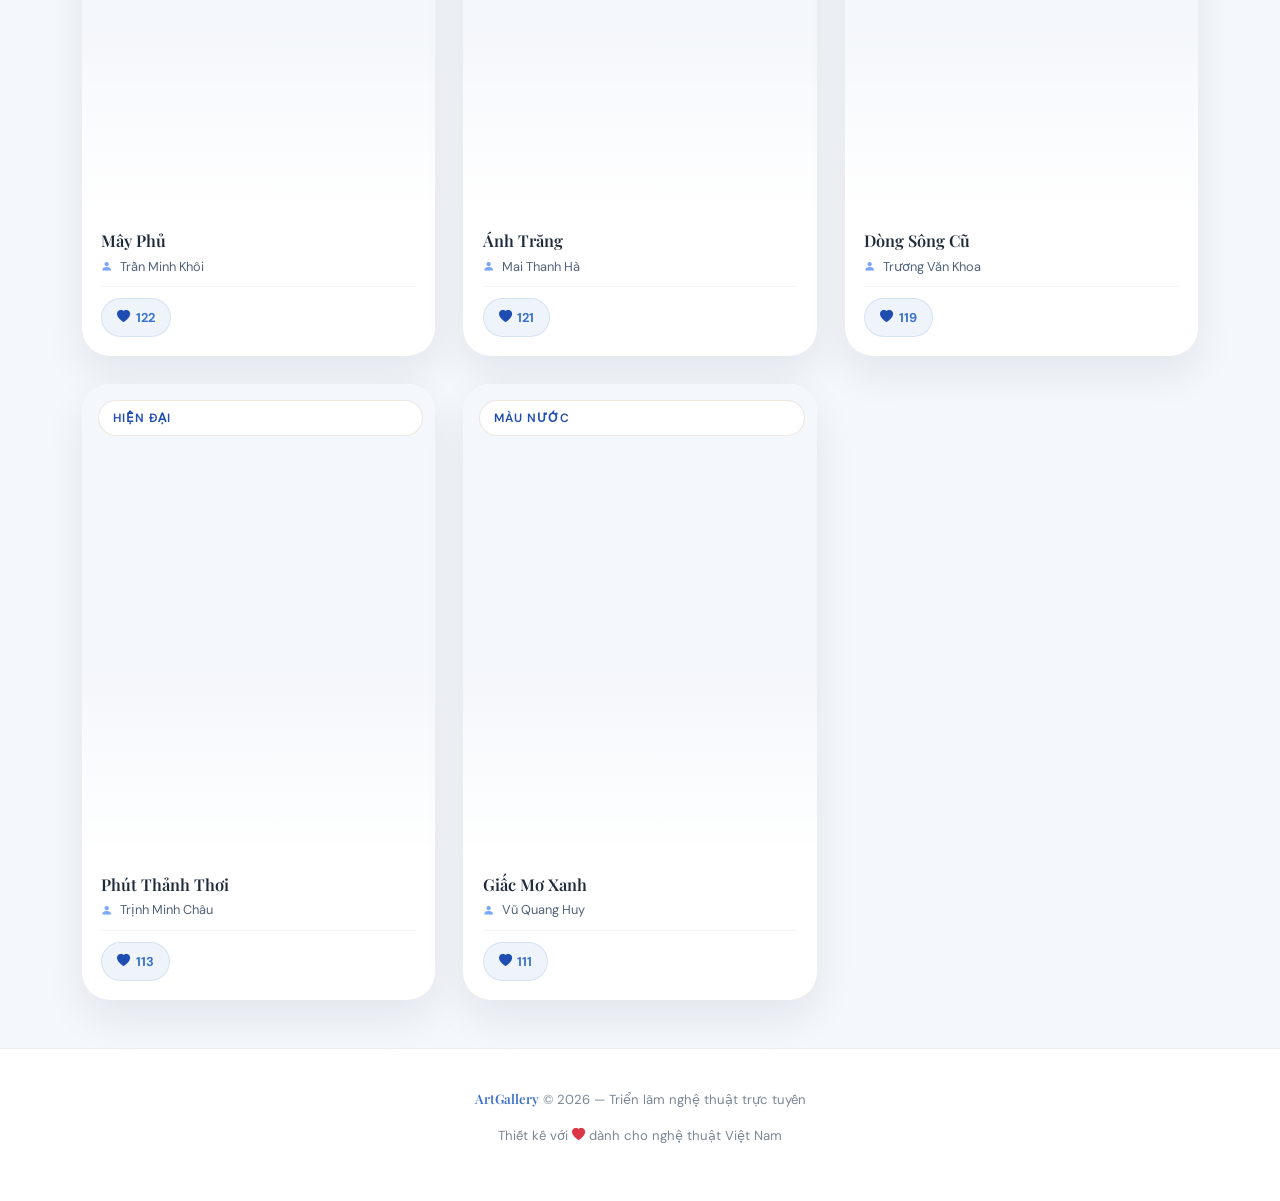
==== commit 5267af6e: "Update website and clean code" ====
--- a/index.html
+++ b/index.html
@@ -181,24 +181,60 @@
 
     <!-- ═══ Chatbot Widget ═══ -->
     <div class="chatbot-widget" id="chatbot-widget">
-        <button class="chatbot-toggler" id="chatbot-toggler" title="Open chat with ArtBot">
-            <i class="bi bi-chat-dots-fill"></i>
+        <!-- Toggle button -->
+        <button class="chatbot-toggler" id="chatbot-toggler" title="Chat với ArtBot AI">
+            <i class="bi bi-stars chat-icon-open"></i>
+            <i class="bi bi-x-lg chat-icon-close"></i>
         </button>
+
+        <!-- Chat window -->
         <div class="chatbot-window" id="chatbot-window">
+            <!-- Header -->
             <div class="chatbot-header">
-                <h6><i class="bi bi-robot"></i> ArtBot</h6>
-                <button class="chatbot-close" id="chatbot-close" title="Close chat"><i class="bi bi-x-lg"></i></button>
-            </div>
+                <div class="chatbot-header-info">
+                    <div class="chatbot-avatar-wrap">
+                        <i class="bi bi-robot"></i>
+                        <span class="chatbot-online-dot"></span>
+                    </div>
+                    <div>
+                        <div class="chatbot-name">ArtBot <span class="chatbot-ai-badge">AI</span></div>
+                        <div class="chatbot-status">Đang hoạt động · Gemini AI</div>
+                    </div>
+                </div>
+                <button class="chatbot-close" id="chatbot-close" title="Đóng chat">
+                    <i class="bi bi-chevron-down"></i>
+                </button>
+            </div>
+
+            <!-- Messages -->
             <div class="chatbot-body" id="chatbot-body">
-                <div class="chat-msg bot-msg">Xin chào! Tôi là ArtBot. Tôi có thể giúp bạn tìm kiếm tác phẩm hay có câu
-                    hỏi nào không?</div>
-            </div>
+                <!-- Welcome message -->
+                <div class="chat-msg-wrapper bot-wrapper visible">
+                    <div class="chat-msg bot-msg">
+                        Xin chào! 👋 Tôi là <strong>ArtBot</strong>, trợ lý AI của ArtGallery.<br>
+                        Tôi có thể giúp bạn khám phá các tác phẩm nghệ thuật, tìm hiểu về họa sĩ hay giải đáp thắc mắc!
+                    </div>
+                    <span class="chat-time">Bây giờ</span>
+                </div>
+            </div>
+
+            <!-- Quick replies -->
+            <div class="chatbot-quick-replies" id="chatbot-quick-replies">
+                <button class="qr-chip" data-msg="Có những phong cách tranh nào?">🎨 Phong cách tranh</button>
+                <button class="qr-chip" data-msg="Cách gửi tác phẩm lên gallery?">📤 Gửi tác phẩm</button>
+                <button class="qr-chip" data-msg="Tìm tranh sơn dầu đẹp">🖼️ Tìm tranh</button>
+            </div>
+
+            <!-- Input -->
             <div class="chatbot-footer">
-                <input type="text" id="chatbot-input" placeholder="Nhập tin nhắn...">
-                <button id="chatbot-send" title="Send message"><i class="bi bi-send-fill"></i></button>
+                <input type="text" id="chatbot-input" placeholder="Hỏi ArtBot về nghệ thuật..." autocomplete="off" maxlength="500">
+                <button id="chatbot-send" title="Gửi tin nhắn">
+                    <i class="bi bi-send-fill"></i>
+                </button>
             </div>
         </div>
     </div>
+
 
     <!-- ═══ Scripts ═══ -->
     <!-- Bootstrap 5 JS Bundle -->
@@ -211,6 +247,8 @@
     <script src="js/utils.js"></script>
     <script src="js/api.js"></script>
     <script src="js/main.js"></script>
+    <!-- AI Chatbot -->
+    <script src="js/chatbot.js"></script>
     <!-- User Authentication UI -->
     <script>
         function getUserInitials(name) {
